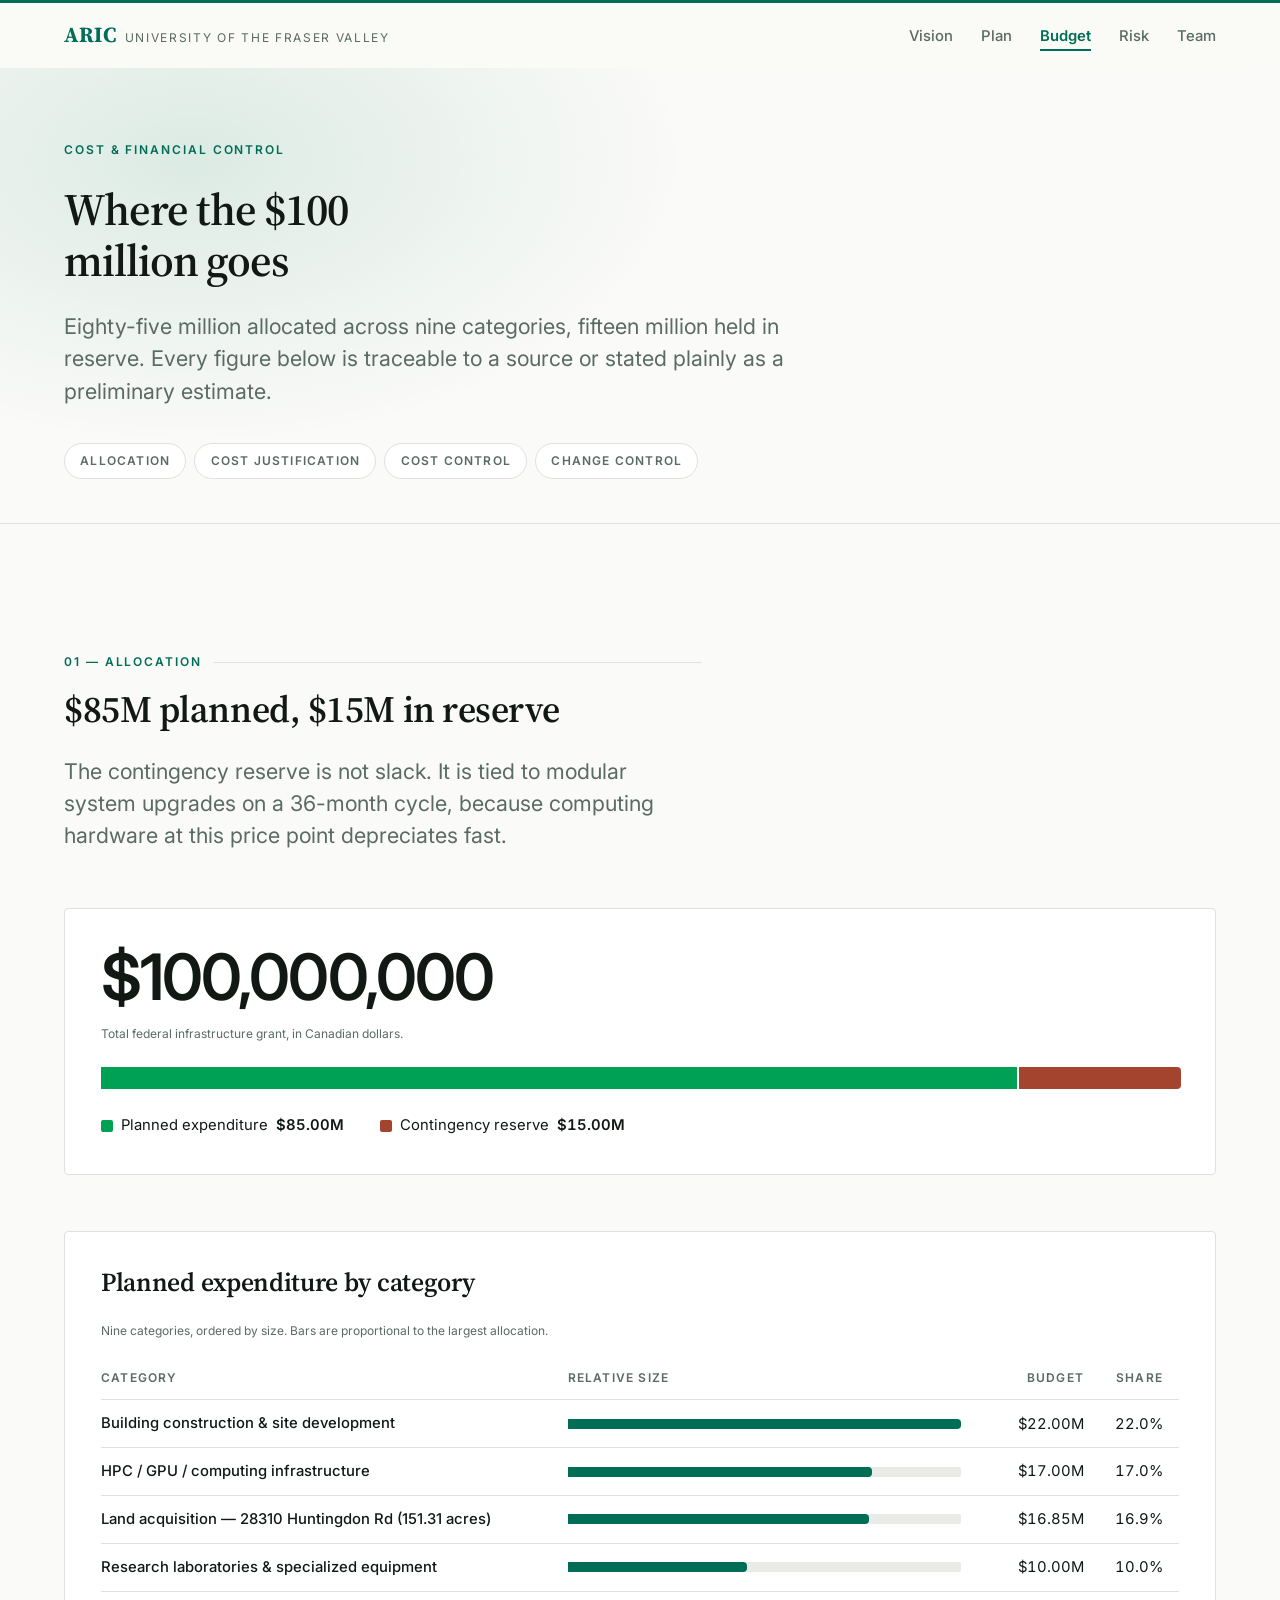
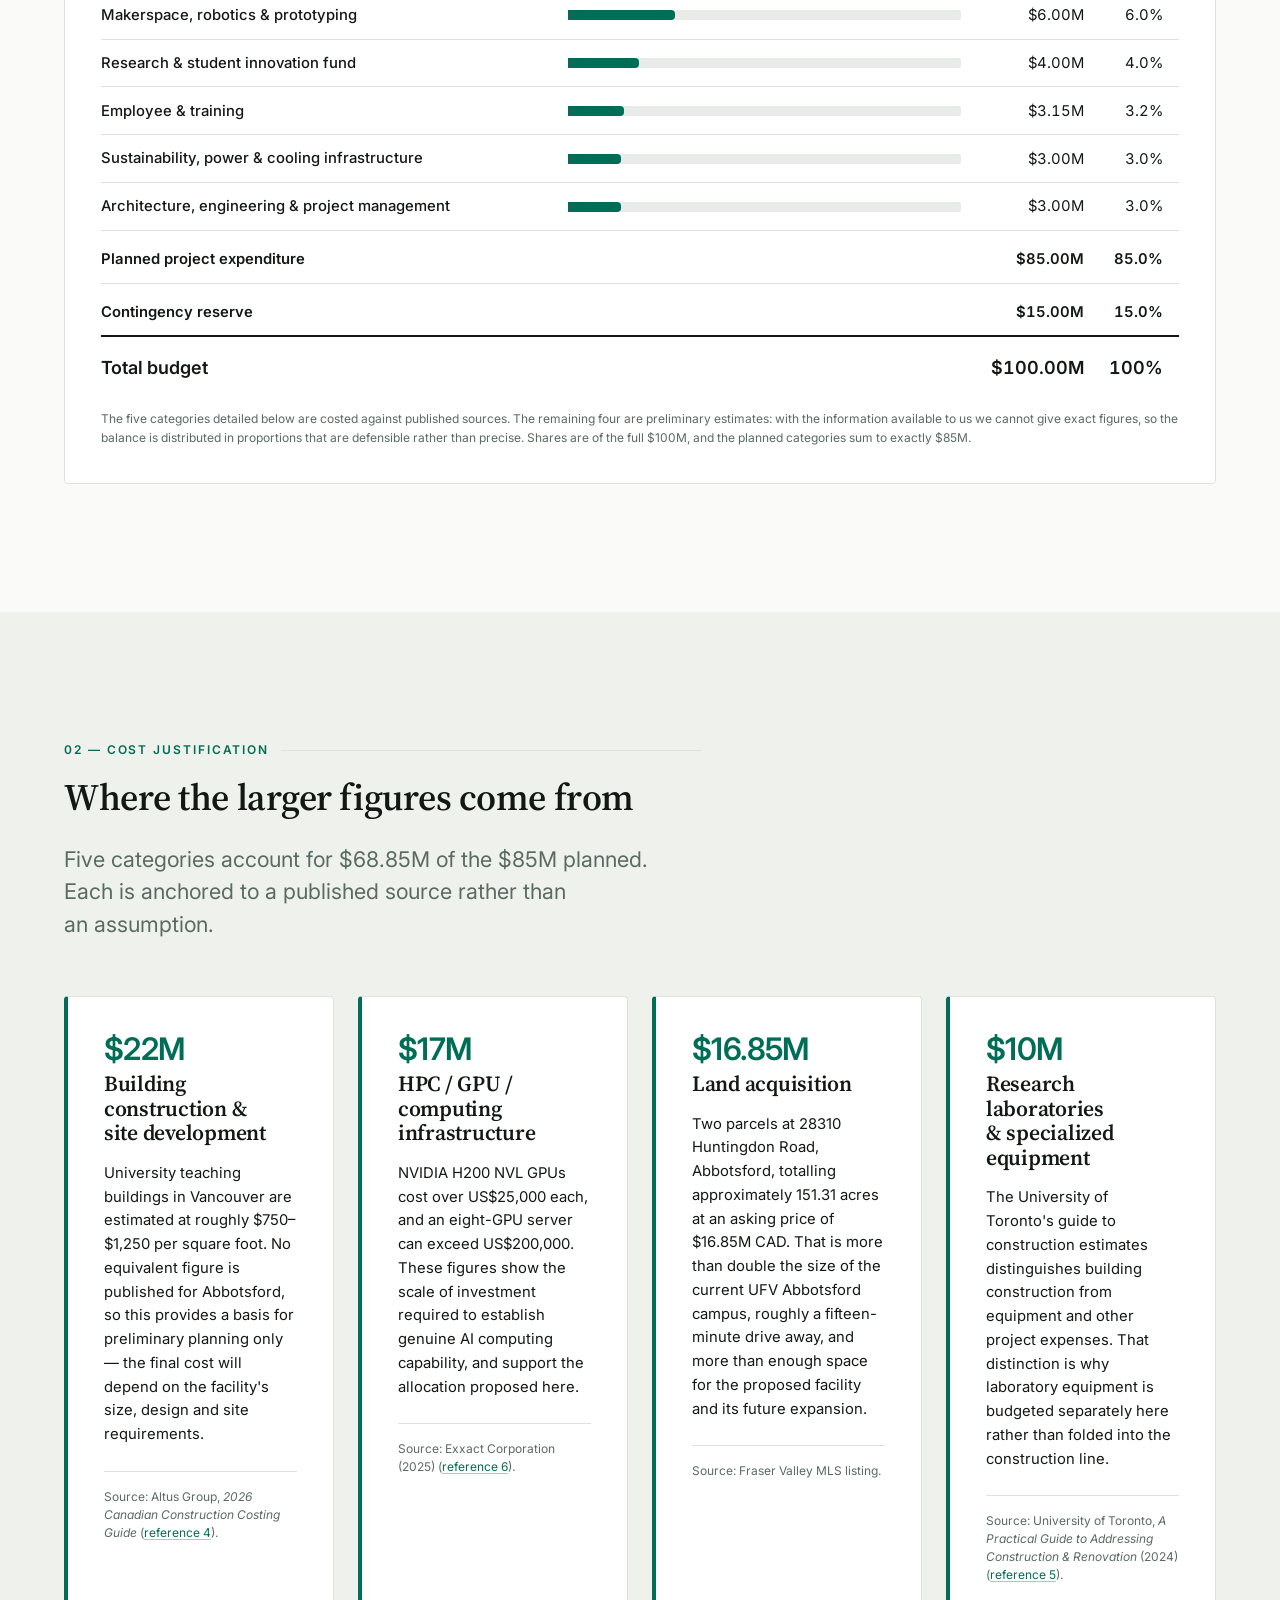
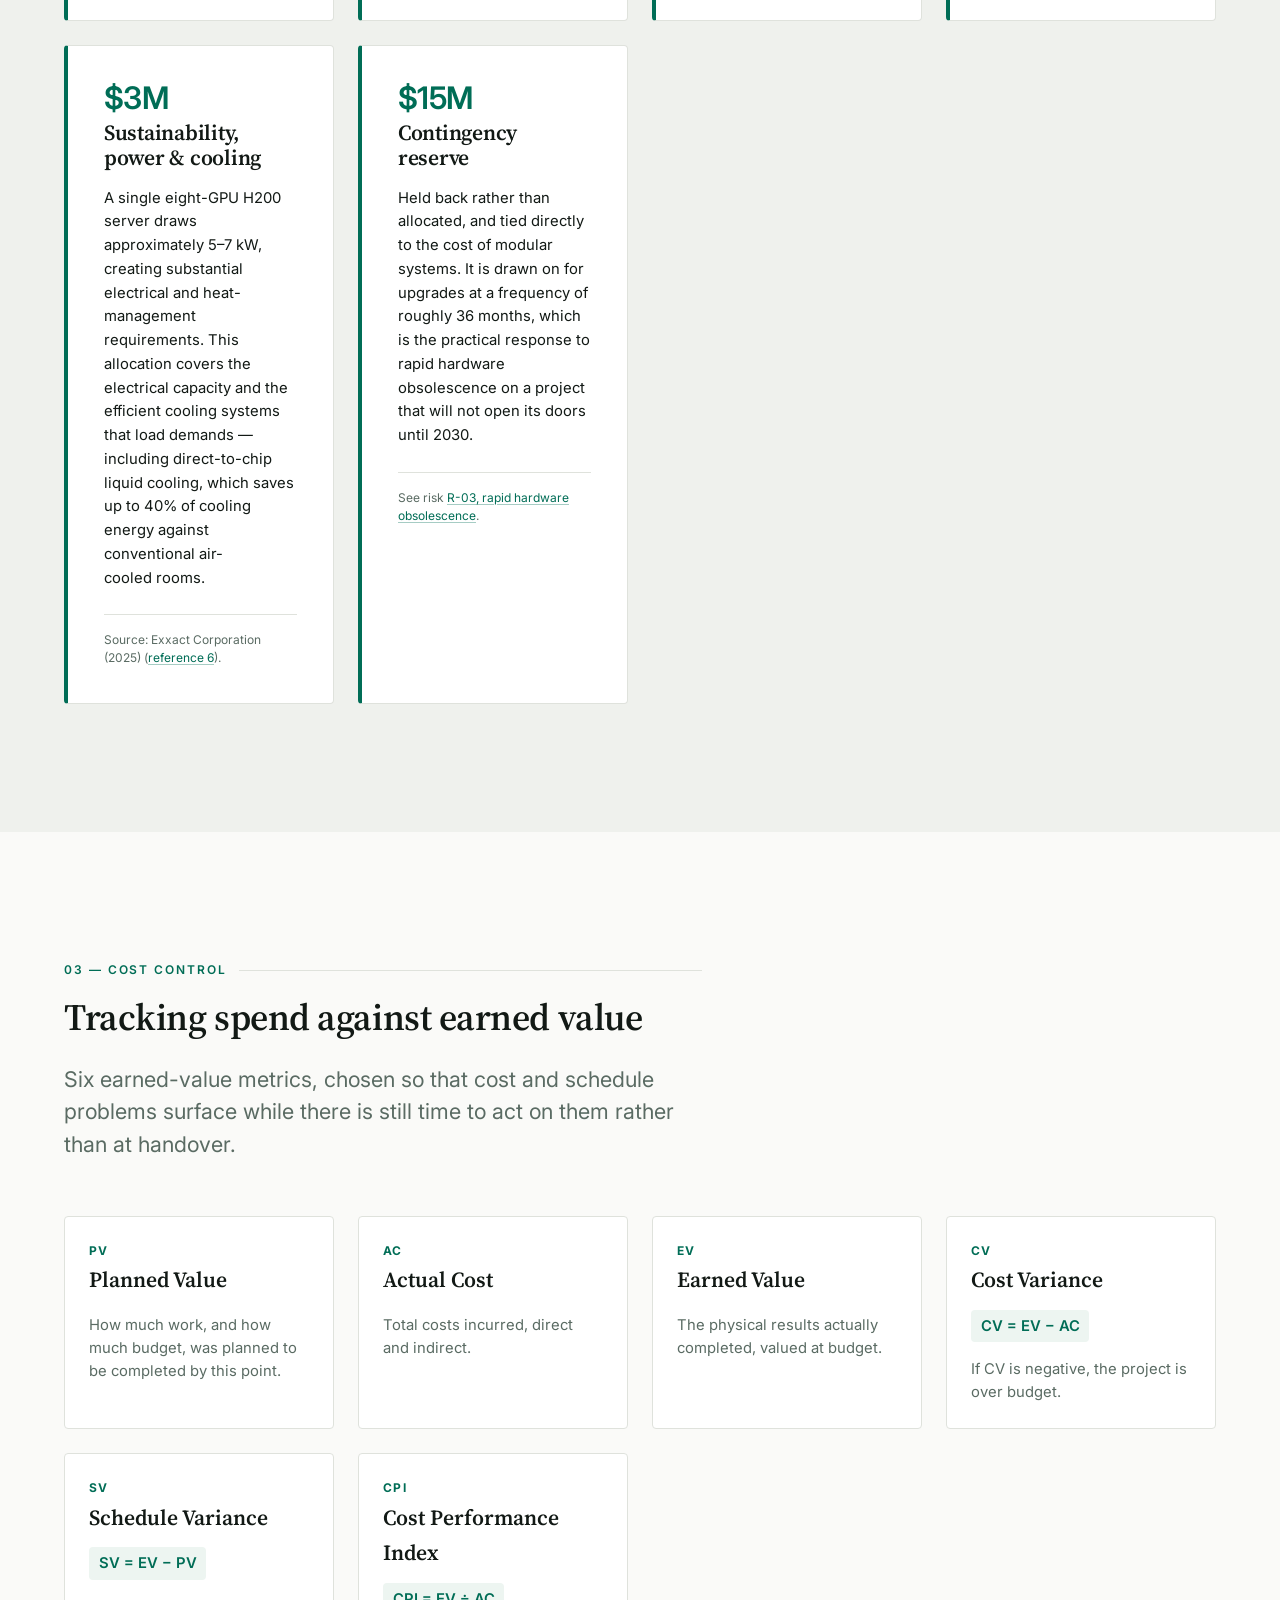
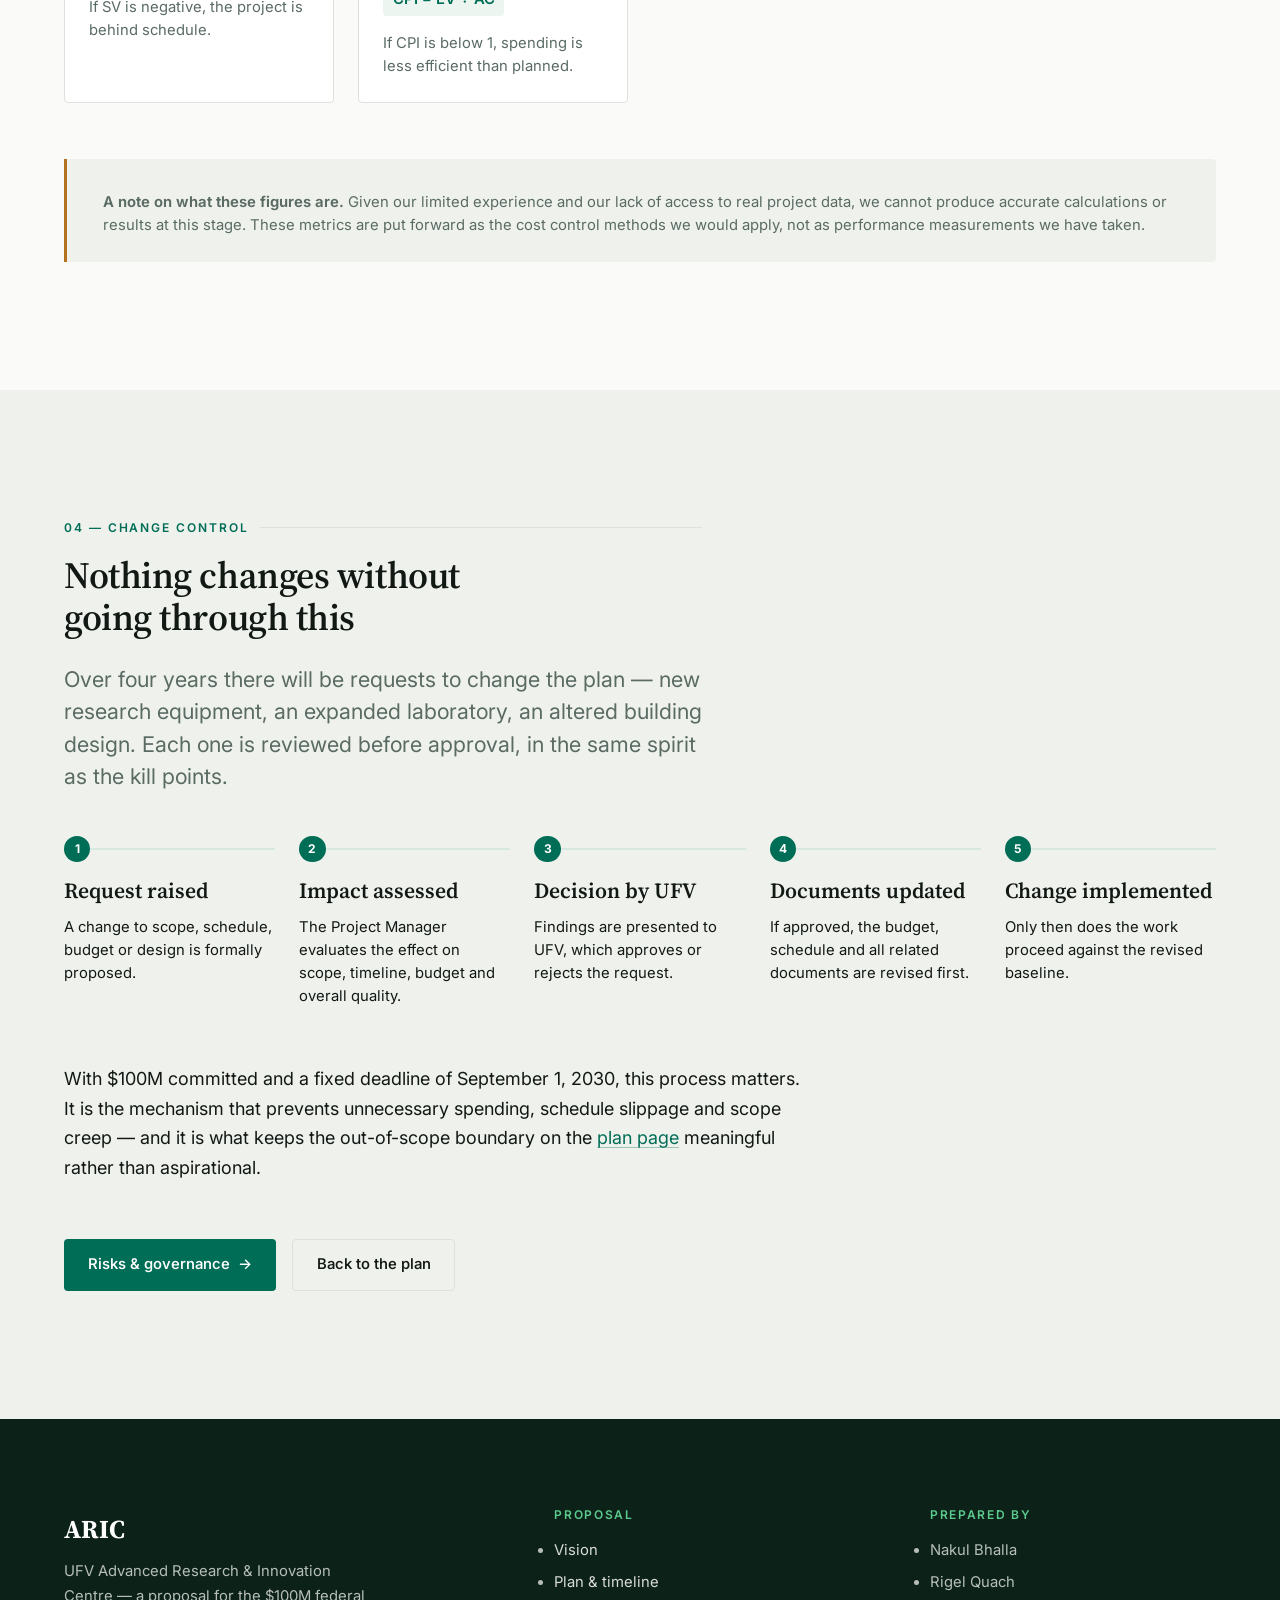
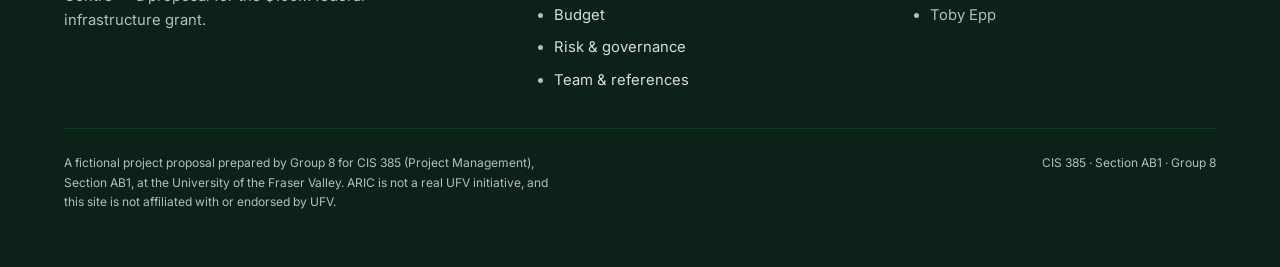
==== budget.html @ e78eecdd "Added budget, plan and risk pages" ====
<!DOCTYPE html>
<html lang="en" class="no-js">
<head>
<meta charset="utf-8">
<meta name="viewport" content="width=device-width, initial-scale=1">
<title>Budget &amp; Cost Control — ARIC, UFV Advanced Research &amp; Innovation Centre</title>
<meta name="description" content="How the $100M is allocated across the UFV Advanced Research &amp; Innovation Centre, with sourced cost justifications, earned-value cost control and the change control process.">
<meta name="theme-color" content="#006D56">

<meta property="og:type" content="website">
<meta property="og:title" content="Budget &amp; Cost Control — ARIC">
<meta property="og:description" content="$85M allocated, $15M held in contingency. Where every dollar goes.">

<link rel="preconnect" href="https://fonts.googleapis.com">
<link rel="preconnect" href="https://fonts.gstatic.com" crossorigin>
<link rel="stylesheet" href="https://fonts.googleapis.com/css2?family=Inter:wght@400;500;600;700&family=Source+Serif+4:opsz,wght@8..60,600;8..60,700&display=swap">
<link rel="stylesheet" href="assets/css/site.css">
</head>

<body>
<a class="skip-link" href="#main">Skip to content</a>

<header class="site-nav">
  <div class="wrap site-nav__inner">
    <a class="site-nav__brand" href="index.html">
      <span class="site-nav__mark">ARIC</span>
      <span class="site-nav__sub">University of the Fraser Valley</span>
    </a>
    <nav aria-label="Primary">
      <ul class="site-nav__links">
        <li><a href="index.html">Vision</a></li>
        <li><a href="plan.html">Plan</a></li>
        <li><a href="budget.html" aria-current="page">Budget</a></li>
        <li><a href="risk.html">Risk</a></li>
        <li><a href="team.html">Team</a></li>
      </ul>
    </nav>
  </div>
</header>

<main id="main">

  <!-- Page head ========================================================= -->
  <section class="page-head">
    <div class="wrap">
      <p class="hero__eyebrow reveal">Cost &amp; Financial Control</p>
      <h1 class="page-head__title reveal" data-delay="1">Where the $100 million goes</h1>
      <p class="page-head__lede reveal" data-delay="2">
        Eighty-five million allocated across nine categories, fifteen million held in reserve.
        Every figure below is traceable to a source or stated plainly as a preliminary estimate.
      </p>

      <nav class="subnav reveal" data-delay="3" aria-label="On this page">
        <a href="#allocation">Allocation</a>
        <a href="#justification">Cost justification</a>
        <a href="#cost-control">Cost control</a>
        <a href="#change-control">Change control</a>
      </nav>
    </div>
  </section>

  <!-- 01 Allocation ===================================================== -->
  <section class="section" id="allocation">
    <div class="wrap">
      <div class="sec-head reveal">
        <p class="eyebrow"><span>01 &mdash; Allocation</span></p>
        <h2>$85M planned, $15M in reserve</h2>
        <p class="sec-lede">
          The contingency reserve is not slack. It is tied to modular system upgrades on a
          36-month cycle, because computing hardware at this price point depreciates fast.
        </p>
      </div>

      <div class="panel reveal">
        <p class="figure-hero">$100,000,000</p>
        <p class="budget-table__note mb-m">Total federal infrastructure grant, in Canadian dollars.</p>

        <div class="alloc">
          <div class="alloc__bar" role="img"
               aria-label="Allocation bar: $85 million planned expenditure, 85 percent; $15 million contingency reserve, 15 percent.">
            <span class="alloc__seg alloc__seg--planned" style="--pct:85"></span>
            <span class="alloc__seg alloc__seg--reserve" style="--pct:15"></span>
          </div>
          <ul class="alloc__legend">
            <li><span class="swatch swatch--planned" aria-hidden="true"></span> Planned expenditure <b>$85.00M</b></li>
            <li><span class="swatch swatch--reserve" aria-hidden="true"></span> Contingency reserve <b>$15.00M</b></li>
          </ul>
        </div>
      </div>

      <div class="panel reveal mt-xl">
        <h3 class="mb-m">Planned expenditure by category</h3>

        <table class="budget-table">
          <caption>
            Nine categories, ordered by size. Bars are proportional to the largest allocation.
          </caption>
          <thead>
            <tr>
              <th scope="col">Category</th>
              <th scope="col" class="budget-table__bar">Relative size</th>
              <th scope="col" class="ta-r">Budget</th>
              <th scope="col" class="ta-r">Share</th>
            </tr>
          </thead>
          <tbody>
            <tr>
              <th scope="row">Building construction &amp; site development</th>
              <td class="budget-table__bar"><span class="bar-track"><span class="bar-fill" style="--pct:100"></span></span></td>
              <td class="ta-r">$22.00M</td>
              <td class="ta-r">22.0%</td>
            </tr>
            <tr>
              <th scope="row">HPC / GPU / computing infrastructure</th>
              <td class="budget-table__bar"><span class="bar-track"><span class="bar-fill" style="--pct:77.3"></span></span></td>
              <td class="ta-r">$17.00M</td>
              <td class="ta-r">17.0%</td>
            </tr>
            <tr>
              <th scope="row">Land acquisition &mdash; 28310 Huntingdon Rd (151.31 acres)</th>
              <td class="budget-table__bar"><span class="bar-track"><span class="bar-fill" style="--pct:76.6"></span></span></td>
              <td class="ta-r">$16.85M</td>
              <td class="ta-r">16.9%</td>
            </tr>
            <tr>
              <th scope="row">Research laboratories &amp; specialized equipment</th>
              <td class="budget-table__bar"><span class="bar-track"><span class="bar-fill" style="--pct:45.5"></span></span></td>
              <td class="ta-r">$10.00M</td>
              <td class="ta-r">10.0%</td>
            </tr>
            <tr>
              <th scope="row">Makerspace, robotics &amp; prototyping</th>
              <td class="budget-table__bar"><span class="bar-track"><span class="bar-fill" style="--pct:27.3"></span></span></td>
              <td class="ta-r">$6.00M</td>
              <td class="ta-r">6.0%</td>
            </tr>
            <tr>
              <th scope="row">Research &amp; student innovation fund</th>
              <td class="budget-table__bar"><span class="bar-track"><span class="bar-fill" style="--pct:18.2"></span></span></td>
              <td class="ta-r">$4.00M</td>
              <td class="ta-r">4.0%</td>
            </tr>
            <tr>
              <th scope="row">Employee &amp; training</th>
              <td class="budget-table__bar"><span class="bar-track"><span class="bar-fill" style="--pct:14.3"></span></span></td>
              <td class="ta-r">$3.15M</td>
              <td class="ta-r">3.2%</td>
            </tr>
            <tr>
              <th scope="row">Sustainability, power &amp; cooling infrastructure</th>
              <td class="budget-table__bar"><span class="bar-track"><span class="bar-fill" style="--pct:13.6"></span></span></td>
              <td class="ta-r">$3.00M</td>
              <td class="ta-r">3.0%</td>
            </tr>
            <tr>
              <th scope="row">Architecture, engineering &amp; project management</th>
              <td class="budget-table__bar"><span class="bar-track"><span class="bar-fill" style="--pct:13.6"></span></span></td>
              <td class="ta-r">$3.00M</td>
              <td class="ta-r">3.0%</td>
            </tr>
          </tbody>
          <tfoot>
            <tr>
              <th scope="row">Planned project expenditure</th>
              <td class="budget-table__bar"></td>
              <td class="ta-r">$85.00M</td>
              <td class="ta-r">85.0%</td>
            </tr>
            <tr>
              <th scope="row">Contingency reserve</th>
              <td class="budget-table__bar"></td>
              <td class="ta-r">$15.00M</td>
              <td class="ta-r">15.0%</td>
            </tr>
            <tr class="is-total">
              <th scope="row">Total budget</th>
              <td class="budget-table__bar"></td>
              <td class="ta-r">$100.00M</td>
              <td class="ta-r">100%</td>
            </tr>
          </tfoot>
        </table>

        <p class="budget-table__note">
          The five categories detailed below are costed against published sources. The remaining
          four are preliminary estimates: with the information available to us we cannot give exact
          figures, so the balance is distributed in proportions that are defensible rather than
          precise. Shares are of the full $100M, and the planned categories sum to exactly $85M.
        </p>
      </div>
    </div>
  </section>

  <!-- 02 Cost justification ============================================= -->
  <section class="section section--tint" id="justification">
    <div class="wrap">
      <div class="sec-head reveal">
        <p class="eyebrow"><span>02 &mdash; Cost Justification</span></p>
        <h2>Where the larger figures come from</h2>
        <p class="sec-lede">
          Five categories account for $68.85M of the $85M planned. Each is anchored to a published
          source rather than an assumption.
        </p>
      </div>

      <div class="wbs-grid">
        <article class="panel cost-card reveal">
          <p class="cost-card__amount">$22M</p>
          <h3 class="cost-card__title">Building construction &amp; site development</h3>
          <p class="cost-card__body">
            University teaching buildings in Vancouver are estimated at roughly $750&ndash;$1,250
            per square foot. No equivalent figure is published for Abbotsford, so this provides a
            basis for preliminary planning only &mdash; the final cost will depend on the
            facility's size, design and site requirements.
          </p>
          <small class="cost-card__source">
            Source: Altus Group, <cite>2026 Canadian Construction Costing Guide</cite>
            (<a href="team.html#references">reference 4</a>).
          </small>
        </article>

        <article class="panel cost-card reveal" data-delay="1">
          <p class="cost-card__amount">$17M</p>
          <h3 class="cost-card__title">HPC / GPU / computing infrastructure</h3>
          <p class="cost-card__body">
            NVIDIA H200 NVL GPUs cost over US$25,000 each, and an eight-GPU server can exceed
            US$200,000. These figures show the scale of investment required to establish genuine
            AI computing capability, and support the allocation proposed here.
          </p>
          <small class="cost-card__source">
            Source: Exxact Corporation (2025)
            (<a href="team.html#references">reference 6</a>).
          </small>
        </article>

        <article class="panel cost-card reveal" data-delay="2">
          <p class="cost-card__amount">$16.85M</p>
          <h3 class="cost-card__title">Land acquisition</h3>
          <p class="cost-card__body">
            Two parcels at 28310 Huntingdon Road, Abbotsford, totalling approximately 151.31 acres
            at an asking price of $16.85M CAD. That is more than double the size of the current UFV
            Abbotsford campus, roughly a fifteen-minute drive away, and more than enough space for
            the proposed facility and its future expansion.
          </p>
          <small class="cost-card__source">
            Source: Fraser Valley MLS listing.
          </small>
        </article>

        <article class="panel cost-card reveal">
          <p class="cost-card__amount">$10M</p>
          <h3 class="cost-card__title">Research laboratories &amp; specialized equipment</h3>
          <p class="cost-card__body">
            The University of Toronto's guide to construction estimates distinguishes building
            construction from equipment and other project expenses. That distinction is why
            laboratory equipment is budgeted separately here rather than folded into the
            construction line.
          </p>
          <small class="cost-card__source">
            Source: University of Toronto,
            <cite>A Practical Guide to Addressing Construction &amp; Renovation</cite> (2024)
            (<a href="team.html#references">reference 5</a>).
          </small>
        </article>

        <article class="panel cost-card reveal" data-delay="1">
          <p class="cost-card__amount">$3M</p>
          <h3 class="cost-card__title">Sustainability, power &amp; cooling</h3>
          <p class="cost-card__body">
            A single eight-GPU H200 server draws approximately 5&ndash;7&nbsp;kW, creating
            substantial electrical and heat-management requirements. This allocation covers the
            electrical capacity and the efficient cooling systems that load demands &mdash;
            including direct-to-chip liquid cooling, which saves up to 40% of cooling energy
            against conventional air-cooled rooms.
          </p>
          <small class="cost-card__source">
            Source: Exxact Corporation (2025)
            (<a href="team.html#references">reference 6</a>).
          </small>
        </article>

        <article class="panel cost-card reveal" data-delay="2">
          <p class="cost-card__amount">$15M</p>
          <h3 class="cost-card__title">Contingency reserve</h3>
          <p class="cost-card__body">
            Held back rather than allocated, and tied directly to the cost of modular systems. It
            is drawn on for upgrades at a frequency of roughly 36 months, which is the practical
            response to rapid hardware obsolescence on a project that will not open its doors
            until 2030.
          </p>
          <small class="cost-card__source">
            See risk <a href="risk.html">R-03, rapid hardware obsolescence</a>.
          </small>
        </article>
      </div>
    </div>
  </section>

  <!-- 03 Cost control =================================================== -->
  <section class="section" id="cost-control">
    <div class="wrap">
      <div class="sec-head reveal">
        <p class="eyebrow"><span>03 &mdash; Cost Control</span></p>
        <h2>Tracking spend against earned value</h2>
        <p class="sec-lede">
          Six earned-value metrics, chosen so that cost and schedule problems surface while there
          is still time to act on them rather than at handover.
        </p>
      </div>

      <div class="metric-grid">
        <div class="metric reveal">
          <p class="metric__abbr">PV</p>
          <p class="metric__name">Planned Value</p>
          <p class="metric__reads">How much work, and how much budget, was planned to be completed by this point.</p>
        </div>

        <div class="metric reveal" data-delay="1">
          <p class="metric__abbr">AC</p>
          <p class="metric__name">Actual Cost</p>
          <p class="metric__reads">Total costs incurred, direct and indirect.</p>
        </div>

        <div class="metric reveal" data-delay="2">
          <p class="metric__abbr">EV</p>
          <p class="metric__name">Earned Value</p>
          <p class="metric__reads">The physical results actually completed, valued at budget.</p>
        </div>

        <div class="metric reveal">
          <p class="metric__abbr">CV</p>
          <p class="metric__name">Cost Variance</p>
          <p class="metric__formula">CV = EV &minus; AC</p>
          <p class="metric__reads">If CV is negative, the project is over budget.</p>
        </div>

        <div class="metric reveal" data-delay="1">
          <p class="metric__abbr">SV</p>
          <p class="metric__name">Schedule Variance</p>
          <p class="metric__formula">SV = EV &minus; PV</p>
          <p class="metric__reads">If SV is negative, the project is behind schedule.</p>
        </div>

        <div class="metric reveal" data-delay="2">
          <p class="metric__abbr">CPI</p>
          <p class="metric__name">Cost Performance Index</p>
          <p class="metric__formula">CPI = EV &divide; AC</p>
          <p class="metric__reads">If CPI is below 1, spending is less efficient than planned.</p>
        </div>
      </div>

      <aside class="callout reveal mt-xl">
        <p class="callout__text">
          <strong>A note on what these figures are.</strong> Given our limited experience and our
          lack of access to real project data, we cannot produce accurate calculations or results
          at this stage. These metrics are put forward as the cost control methods we would apply,
          not as performance measurements we have taken.
        </p>
      </aside>
    </div>
  </section>

  <!-- 04 Change control ================================================= -->
  <section class="section section--tint" id="change-control">
    <div class="wrap">
      <div class="sec-head reveal">
        <p class="eyebrow"><span>04 &mdash; Change Control</span></p>
        <h2>Nothing changes without going through this</h2>
        <p class="sec-lede">
          Over four years there will be requests to change the plan &mdash; new research equipment,
          an expanded laboratory, an altered building design. Each one is reviewed before approval,
          in the same spirit as the kill points.
        </p>
      </div>

      <ol class="steps reveal">
        <li>
          <b>Request raised</b>
          A change to scope, schedule, budget or design is formally proposed.
        </li>
        <li>
          <b>Impact assessed</b>
          The Project Manager evaluates the effect on scope, timeline, budget and overall quality.
        </li>
        <li>
          <b>Decision by UFV</b>
          Findings are presented to UFV, which approves or rejects the request.
        </li>
        <li>
          <b>Documents updated</b>
          If approved, the budget, schedule and all related documents are revised first.
        </li>
        <li>
          <b>Change implemented</b>
          Only then does the work proceed against the revised baseline.
        </li>
      </ol>

      <div class="prose reveal mt-xl">
        <p>
          With $100M committed and a fixed deadline of September 1, 2030, this process matters.
          It is the mechanism that prevents unnecessary spending, schedule slippage and scope
          creep &mdash; and it is what keeps the out-of-scope boundary on the
          <a href="plan.html#scope">plan page</a> meaningful rather than aspirational.
        </p>
      </div>

      <div class="actions reveal">
        <a class="btn btn--primary" href="risk.html">
          Risks &amp; governance <span class="btn__arrow" aria-hidden="true">&rarr;</span>
        </a>
        <a class="btn btn--ghost" href="plan.html">Back to the plan</a>
      </div>
    </div>
  </section>

</main>

<!-- Footer ============================================================== -->
<footer class="site-footer">
  <div class="wrap">
    <div class="site-footer__top">
      <div>
        <p class="site-footer__mark">ARIC</p>
        <p class="site-footer__tagline">
          UFV Advanced Research &amp; Innovation Centre &mdash; a proposal for the
          $100M federal infrastructure grant.
        </p>
      </div>

      <nav aria-label="Footer">
        <h2>Proposal</h2>
        <ul>
          <li><a href="index.html">Vision</a></li>
          <li><a href="plan.html">Plan &amp; timeline</a></li>
          <li><a href="budget.html">Budget</a></li>
          <li><a href="risk.html">Risk &amp; governance</a></li>
          <li><a href="team.html">Team &amp; references</a></li>
        </ul>
      </nav>

      <div>
        <h2>Prepared by</h2>
        <ul>
          <li>Nakul Bhalla</li>
          <li>Rigel Quach</li>
          <li>Toby Epp</li>
        </ul>
      </div>
    </div>

    <div class="site-footer__bottom">
      <p class="site-footer__disclaimer">
        A fictional project proposal prepared by Group 8 for CIS 385 (Project Management),
        Section AB1, at the University of the Fraser Valley. ARIC is not a real UFV initiative,
        and this site is not affiliated with or endorsed by UFV.
      </p>
      <p>CIS 385 &middot; Section AB1 &middot; Group 8</p>
    </div>
  </div>
</footer>

<script src="assets/js/site.js" defer></script>
</body>
</html>
---- assets/css/site.css ----
/* ==========================================================================
   ARIC — UFV Advanced Research & Innovation Centre
   Proposal site stylesheet

   Contents
     01  Design tokens
     02  Reset
     03  Base typography
     04  Layout primitives
     05  Site nav
     06  Hero
     07  Stat band
     08  Section headers
     09  Cards & numbered features
     10  Callouts & figures
     11  Mini timeline
     12  Interior pages: head, subnav, scope, WBS, kill points, charts
     13  Buttons
     14  Footer
     15  Utilities & motion
     16  Print
   ========================================================================== */


/* 01  Design tokens ======================================================= */

:root {
  /* Brand green — built on UFV's own palette.
     #006D56 (upper navbar) and #17382B (lower navbar / buttons) are UFV's;
     #00A055 is their brighter graphic green. The rest are interpolated to
     fill out the ramp and to meet contrast where UFV's values fall short. */
  --green-950: #0C2219;   /* deeper than UFV dark — footer */
  --green-900: #17382B;   /* UFV dark — dark sections, stat band */
  --green-800: #006D56;   /* UFV primary — links, buttons, brand */
  --green-600: #007A54;   /* hover/fill (darkened: #00A055 fails on white) */
  --green-400: #00A055;   /* UFV bright — decorative fills only */
  --green-300: #5CC98E;   /* small text on dark greens */
  --green-100: #D6E8DF;
  --green-050: #EDF5F1;

  /* Neutrals — very slightly green-neutral so they sit with the teal ramp */
  --ink:       #121915;
  --slate:     #5A6B63;
  --paper:     #FAFAF8;
  --paper-alt: #EFF1ED;
  --rule:      #DFE2DC;

  /* Data accent — large figures and chart fills only, never small text */
  --amber:       #B4721E;
  --amber-light: #E3B26B;

  /* Negative accent — exclusions, "no-go" outcomes, high severity */
  --clay:       #A4432E;
  --clay-light: #E8B4A6;

  /* Type */
  --font-serif: "Source Serif 4", "Source Serif Pro", Georgia, "Times New Roman", serif;
  --font-sans:  "Inter", -apple-system, BlinkMacSystemFont, "Segoe UI", Roboto, Helvetica, Arial, sans-serif;

  /* Fluid type scale (320px → 1240px) */
  --step--2:   clamp(0.69rem, 0.67rem + 0.11vw, 0.75rem);
  --step--1:   clamp(0.83rem, 0.80rem + 0.16vw, 0.9375rem);
  --step-0:    clamp(1rem,    0.96rem + 0.22vw, 1.125rem);
  --step-1:    clamp(1.20rem, 1.14rem + 0.31vw, 1.35rem);
  --step-2:    clamp(1.44rem, 1.35rem + 0.44vw, 1.62rem);
  --step-3:    clamp(1.73rem, 1.60rem + 0.62vw, 1.94rem);
  --step-4:    clamp(2.07rem, 1.90rem + 0.86vw, 2.33rem);
  --step-5:    clamp(2.49rem, 2.25rem + 1.18vw, 2.80rem);
  --display:   clamp(2.4rem,  1.60rem + 3.40vw, 4.25rem);

  /* Space scale */
  --sp-3xs: 0.25rem;
  --sp-2xs: 0.5rem;
  --sp-xs:  0.75rem;
  --sp-s:   1rem;
  --sp-m:   1.5rem;
  --sp-l:   2.25rem;
  --sp-xl:  3.5rem;
  --sp-2xl: clamp(3.5rem, 2.8rem + 3.5vw, 6rem);
  --sp-3xl: clamp(5rem,   4rem   + 5vw,   8rem);

  /* Measure & layout */
  --measure:   68ch;
  --wrap:      72rem;
  --wrap-wide: 84rem;
  --nav-h:     4rem;

  --radius: 4px;
  --shadow-sm: 0 1px 2px rgba(20, 26, 30, 0.06), 0 2px 8px rgba(20, 26, 30, 0.04);
  --shadow-md: 0 2px 4px rgba(20, 26, 30, 0.06), 0 8px 24px rgba(20, 26, 30, 0.07);

  --ease: cubic-bezier(0.22, 0.61, 0.36, 1);
}


/* 02  Reset =============================================================== */

*, *::before, *::after { box-sizing: border-box; }

html {
  -webkit-text-size-adjust: 100%;
  scroll-behavior: smooth;
}

body, h1, h2, h3, h4, p, figure, blockquote, dl, dd, ul, ol {
  margin: 0;
  padding: 0;
}

ul[class], ol[class] { list-style: none; }

img, svg, picture {
  display: block;
  max-width: 100%;
  height: auto;
}

button, input, select, textarea { font: inherit; color: inherit; }

:where(a) { color: inherit; }

:focus-visible {
  outline: 2px solid var(--green-600);
  outline-offset: 3px;
  border-radius: 2px;
}


/* 03  Base typography ===================================================== */

body {
  background: var(--paper);
  color: var(--ink);
  font-family: var(--font-sans);
  font-size: var(--step-0);
  line-height: 1.65;
  font-synthesis-weight: none;
  -webkit-font-smoothing: antialiased;
  text-rendering: optimizeLegibility;
  /* Thin brand rule across the very top of every page */
  border-top: 3px solid var(--green-800);
}

h1, h2, h3, h4 {
  font-family: var(--font-serif);
  font-weight: 600;
  line-height: 1.14;
  letter-spacing: -0.012em;
  text-wrap: balance;
}

h1 { font-size: var(--step-5); }
h2 { font-size: var(--step-4); }
h3 { font-size: var(--step-2); }
h4 { font-size: var(--step-1); }

p { text-wrap: pretty; }

a {
  color: var(--green-800);
  text-decoration-color: color-mix(in srgb, var(--green-800) 35%, transparent);
  text-underline-offset: 0.18em;
  text-decoration-thickness: from-font;
  transition: color 0.15s var(--ease), text-decoration-color 0.15s var(--ease);
}

a:hover {
  color: var(--green-600);
  text-decoration-color: currentColor;
}

strong { font-weight: 650; }

/* Tabular figures for anything numeric */
.num {
  font-variant-numeric: tabular-nums;
  letter-spacing: -0.015em;
}


/* 04  Layout primitives =================================================== */

.wrap {
  width: min(100% - 2.5rem, var(--wrap));
  margin-inline: auto;
}

.wrap--wide { width: min(100% - 2.5rem, var(--wrap-wide)); }
.wrap--narrow { width: min(100% - 2.5rem, 46rem); }

.section {
  padding-block: var(--sp-3xl);
  scroll-margin-top: calc(var(--nav-h) + 1rem);
}

.section--tight { padding-block: var(--sp-2xl); }
.section--tint  { background: var(--paper-alt); }

.section--dark {
  background: var(--green-900);
  color: var(--paper);
}

.section--dark h2,
.section--dark h3 { color: #fff; }

.section--dark a { color: var(--green-100); }
.section--dark a:hover { color: #fff; }

.prose { max-width: var(--measure); }

.prose > * + * { margin-top: var(--sp-s); }

.prose p { font-size: var(--step-0); }

/* Two-column prose/aside split that collapses on narrow screens */
.split {
  display: grid;
  gap: var(--sp-xl);
  grid-template-columns: 1fr;
  align-items: start;
}

@media (min-width: 60rem) {
  .split { grid-template-columns: 1.15fr 0.85fr; gap: var(--sp-2xl); }
  .split--even { grid-template-columns: 1fr 1fr; }
}

.hr {
  border: 0;
  border-top: 1px solid var(--rule);
  margin-block: var(--sp-xl);
}


/* 05  Site nav ============================================================ */

.skip-link {
  position: absolute;
  left: var(--sp-s);
  top: var(--sp-s);
  z-index: 100;
  padding: 0.6rem 1rem;
  background: var(--green-800);
  color: #fff;
  border-radius: var(--radius);
  text-decoration: none;
  transform: translateY(-150%);
  transition: transform 0.18s var(--ease);
}

.skip-link:focus { transform: translateY(0); color: #fff; }

.site-nav {
  position: sticky;
  top: 0;
  z-index: 50;
  background: color-mix(in srgb, var(--paper) 88%, transparent);
  backdrop-filter: saturate(1.6) blur(10px);
  border-bottom: 1px solid transparent;
  transition: border-color 0.2s var(--ease), box-shadow 0.2s var(--ease);
}

.site-nav[data-scrolled="true"] {
  border-bottom-color: var(--rule);
  box-shadow: var(--shadow-sm);
}

.site-nav__inner {
  display: flex;
  align-items: center;
  justify-content: space-between;
  gap: var(--sp-m);
  min-height: var(--nav-h);
}

.site-nav__brand {
  display: inline-flex;
  align-items: baseline;
  gap: 0.55rem;
  text-decoration: none;
  flex: none;
}

.site-nav__mark {
  font-family: var(--font-serif);
  font-size: var(--step-1);
  font-weight: 700;
  letter-spacing: 0.01em;
  color: var(--green-800);
}

.site-nav__sub {
  font-size: var(--step--2);
  text-transform: uppercase;
  letter-spacing: 0.14em;
  color: var(--slate);
  white-space: nowrap;
}

@media (max-width: 34rem) { .site-nav__sub { display: none; } }

.site-nav__links {
  display: flex;
  align-items: center;
  gap: clamp(0.75rem, 2.2vw, 1.75rem);
  /* No hamburger: the list simply scrolls horizontally when cramped */
  overflow-x: auto;
  scrollbar-width: none;
  -ms-overflow-style: none;
  padding-block: 0.5rem;
}

.site-nav__links::-webkit-scrollbar { display: none; }

.site-nav__links a {
  font-size: var(--step--1);
  font-weight: 500;
  text-decoration: none;
  color: var(--slate);
  white-space: nowrap;
  padding-block: 0.25rem;
  border-bottom: 2px solid transparent;
}

.site-nav__links a:hover { color: var(--ink); }

.site-nav__links a[aria-current="page"] {
  color: var(--green-800);
  font-weight: 600;
  border-bottom-color: var(--green-800);
}


/* 06  Hero ================================================================ */

/* Height is capped so the stat band always peeks above the fold — that sliver
   of dark green is what tells a first-time visitor there is more below. */
.hero {
  position: relative;
  display: flex;
  flex-direction: column;
  justify-content: center;
  min-height: min(80vh, 44rem);
  min-height: min(80svh, 44rem);
  padding-block: clamp(2.5rem, 1.2rem + 5vw, 4.5rem) var(--sp-m);
  overflow: hidden;
}

/* Faint green wash behind the headline — adds depth without an image */
.hero::before {
  content: "";
  position: absolute;
  inset: -35% 35% 20% -25%;
  background: radial-gradient(ellipse at center, color-mix(in srgb, var(--green-600) 14%, transparent), transparent 68%);
  pointer-events: none;
  z-index: 0;
}

.hero > * { position: relative; z-index: 1; }

.hero__inner {
  display: grid;
  grid-template-columns: 1fr;
  gap: var(--sp-xl);
  align-items: center;
}

@media (min-width: 62rem) {
  .hero__inner {
    grid-template-columns: minmax(0, 1.2fr) minmax(18rem, 0.8fr);
    gap: var(--sp-2xl);
  }
}

.hero__content { min-width: 0; } /* keeps long words from blowing out the grid column */

.hero__eyebrow {
  font-size: var(--step--2);
  text-transform: uppercase;
  letter-spacing: 0.16em;
  font-weight: 600;
  color: var(--green-800);
  margin-bottom: var(--sp-m);
}

.hero__title {
  font-size: var(--display);
  line-height: 1.03;
  letter-spacing: -0.025em;
  max-width: 16ch;
}

.hero__rule {
  width: 5rem;
  height: 3px;
  background: var(--amber);
  border: 0;
  margin-block: var(--sp-l) var(--sp-m);
}

.hero__lede {
  font-size: var(--step-1);
  line-height: 1.5;
  max-width: 52ch;
  color: color-mix(in srgb, var(--ink) 88%, var(--paper));
}

/* Proposal summary panel — fills the right of the hero with the cover-sheet
   facts a real capital bid leads with, rather than with decoration. */
.spec {
  background: #fff;
  border: 1px solid var(--rule);
  border-top: 3px solid var(--green-800);
  border-radius: var(--radius);
  padding: var(--sp-l) var(--sp-m);
  box-shadow: var(--shadow-sm);
}

.spec__title {
  font-family: var(--font-sans);
  font-size: var(--step--2);
  font-weight: 600;
  text-transform: uppercase;
  letter-spacing: 0.16em;
  color: var(--green-800);
  margin-bottom: var(--sp-m);
}

.spec__list { display: grid; gap: 0; }

.spec__row {
  display: grid;
  grid-template-columns: 1fr;
  gap: 0.1rem;
  padding-block: var(--sp-xs);
  border-top: 1px solid var(--rule);
}

.spec__row:first-child { border-top: 0; padding-top: 0; }

@media (min-width: 26rem) {
  .spec__row {
    grid-template-columns: 7.5rem 1fr;
    gap: var(--sp-s);
    align-items: baseline;
  }
}

.spec__row dt {
  font-size: var(--step--2);
  text-transform: uppercase;
  letter-spacing: 0.1em;
  font-weight: 600;
  color: var(--slate);
}

.spec__row dd {
  margin: 0;
  font-size: var(--step--1);
  line-height: 1.45;
  font-weight: 500;
}

.spec__row dd .num { font-weight: 600; }

.spec__status {
  display: inline-flex;
  align-items: center;
  gap: 0.4rem;
}

.spec__status::before {
  content: "";
  width: 7px;
  height: 7px;
  border-radius: 50%;
  background: var(--green-400);
  flex: none;
}

/* Scroll cue — sits at the foot of the hero, pointing at the stat band */
.hero__cue {
  margin-top: var(--sp-xl);
  display: flex;
  align-items: center;
  gap: 0.6rem;
  font-size: var(--step--2);
  text-transform: uppercase;
  letter-spacing: 0.16em;
  font-weight: 600;
  color: var(--slate);
  text-decoration: none;
  width: max-content;
}

.hero__cue:hover { color: var(--green-800); }

.hero__cue span[aria-hidden] {
  display: inline-block;
  animation: cue-nudge 2.4s var(--ease) infinite;
}

@keyframes cue-nudge {
  0%, 100% { transform: translateY(0); }
  50%      { transform: translateY(4px); }
}

/* Button row — used in the hero and anywhere else a pair of CTAs appears */
.actions {
  display: flex;
  flex-wrap: wrap;
  gap: var(--sp-s);
  margin-top: var(--sp-xl);
}


/* 07  Stat band =========================================================== */

.statband {
  background: var(--green-900);
  color: var(--paper);
}

.statband__grid {
  display: grid;
  grid-template-columns: repeat(2, 1fr);
  gap: 1px;
  background: color-mix(in srgb, var(--green-300) 24%, transparent);
  border-block: 1px solid color-mix(in srgb, var(--green-300) 24%, transparent);
}

@media (min-width: 48rem) {
  .statband__grid { grid-template-columns: repeat(4, 1fr); }
}

.stat {
  background: var(--green-900);
  padding: var(--sp-l) var(--sp-m);
}

.stat__value {
  font-family: var(--font-serif);
  font-size: var(--step-4);
  font-weight: 600;
  line-height: 1.05;
  color: var(--amber-light);
}

.stat__label {
  margin-top: var(--sp-2xs);
  font-size: var(--step--1);
  color: color-mix(in srgb, var(--paper) 72%, var(--green-900));
  line-height: 1.4;
}


/* 08  Section headers ===================================================== */

.sec-head { max-width: 58ch; margin-bottom: var(--sp-xl); }

.eyebrow {
  display: flex;
  align-items: center;
  gap: var(--sp-xs);
  font-size: var(--step--2);
  text-transform: uppercase;
  letter-spacing: 0.16em;
  font-weight: 600;
  color: var(--green-800);
  margin-bottom: var(--sp-s);
}

.eyebrow::after {
  content: "";
  flex: 1;
  height: 1px;
  background: var(--rule);
}

/* --green-400 is only 3.8:1 on --green-900, so small text uses --green-300 */
.section--dark .eyebrow { color: var(--green-300); }
.section--dark .eyebrow::after { background: color-mix(in srgb, var(--green-300) 30%, transparent); }

.sec-lede {
  margin-top: var(--sp-m);
  font-size: var(--step-1);
  line-height: 1.5;
  color: var(--slate);
  max-width: 50ch;
}

.section--dark .sec-lede { color: color-mix(in srgb, var(--paper) 78%, var(--green-900)); }


/* 09  Cards & numbered features =========================================== */

.card-grid {
  display: grid;
  gap: var(--sp-m);
  grid-template-columns: 1fr;
}

@media (min-width: 46rem) { .card-grid--2 { grid-template-columns: repeat(2, 1fr); } }

@media (min-width: 56rem) {
  .card-grid--3 { grid-template-columns: repeat(3, 1fr); }
}

.card {
  background: var(--paper);
  border: 1px solid var(--rule);
  border-radius: var(--radius);
  padding: var(--sp-l);
  transition: box-shadow 0.25s var(--ease), transform 0.25s var(--ease), border-color 0.25s var(--ease);
}

.card:hover {
  box-shadow: var(--shadow-md);
  border-color: color-mix(in srgb, var(--green-600) 35%, var(--rule));
  transform: translateY(-2px);
}

.card__num {
  font-family: var(--font-serif);
  font-size: var(--step-1);
  font-weight: 700;
  color: var(--amber);
  font-variant-numeric: tabular-nums;
  display: block;
  margin-bottom: var(--sp-xs);
}

.card__title { margin-bottom: var(--sp-2xs); }

.card__body {
  font-size: var(--step--1);
  line-height: 1.6;
  color: var(--slate);
}

/* Borderless variant for dark sections */
.section--dark .card {
  background: color-mix(in srgb, var(--green-950) 55%, transparent);
  border-color: color-mix(in srgb, var(--green-400) 22%, transparent);
}

.section--dark .card:hover {
  border-color: color-mix(in srgb, var(--green-400) 45%, transparent);
}

.section--dark .card__body { color: color-mix(in srgb, var(--paper) 74%, var(--green-900)); }
.section--dark .card__num  { color: var(--amber-light); }


/* 10  Callouts & figures ================================================== */

.callout {
  border-left: 3px solid var(--amber);
  background: var(--paper-alt);
  padding: var(--sp-m) var(--sp-l);
  border-radius: 0 var(--radius) var(--radius) 0;
}

.callout__figure {
  font-family: var(--font-serif);
  font-size: var(--step-3);
  font-weight: 600;
  line-height: 1.15;
  color: var(--green-800);
  /* proportional figures — tabular-nums reads loose at display sizes */
}

.callout__text {
  margin-top: var(--sp-2xs);
  font-size: var(--step--1);
  line-height: 1.6;
  color: var(--slate);
}

.figure { margin: 0; }

.figure img {
  width: 100%;
  border-radius: var(--radius);
  border: 1px solid var(--rule);
}

.figure figcaption {
  margin-top: var(--sp-xs);
  font-size: var(--step--2);
  line-height: 1.5;
  color: var(--slate);
}

.figure figcaption cite { font-style: normal; }


/* 11  Mini timeline ======================================================= */

.timeline {
  display: grid;
  gap: var(--sp-m);
  grid-template-columns: 1fr;
  position: relative;
}

.timeline__item {
  position: relative;
  padding-left: var(--sp-l);
}

/* Vertical connector on small screens */
.timeline__item::before {
  content: "";
  position: absolute;
  left: 5px;
  top: 0.6rem;
  bottom: -1.5rem;
  width: 1px;
  background: color-mix(in srgb, var(--green-400) 45%, transparent);
}

.timeline__item:last-child::before { display: none; }

.timeline__dot {
  position: absolute;
  left: 0;
  top: 0.35rem;
  width: 11px;
  height: 11px;
  border-radius: 50%;
  background: var(--paper);
  border: 2px solid var(--green-600);
}

.timeline__item--gate .timeline__dot {
  background: var(--amber);
  border-color: var(--amber);
}

.timeline__when {
  font-size: var(--step--2);
  text-transform: uppercase;
  letter-spacing: 0.12em;
  font-weight: 600;
  color: var(--amber);
  font-variant-numeric: tabular-nums;
}

.timeline__what {
  font-family: var(--font-serif);
  font-size: var(--step-1);
  font-weight: 600;
  margin-top: 0.1rem;
}

.timeline__note {
  font-size: var(--step--1);
  color: var(--slate);
  margin-top: var(--sp-3xs);
  line-height: 1.55;
}

@media (min-width: 56rem) {
  .timeline {
    grid-template-columns: repeat(4, 1fr);
    gap: var(--sp-m);
    padding-top: var(--sp-m);
  }

  .timeline__item { padding-left: 0; padding-top: var(--sp-m); }

  /* Horizontal connector on wide screens */
  .timeline__item::before {
    left: 0;
    right: 0;
    top: 5px;
    bottom: auto;
    width: auto;
    height: 1px;
  }

  .timeline__item:last-child::before { display: block; right: 50%; }
  .timeline__item:first-child::before { left: 50%; }

  .timeline__dot { top: 0; left: calc(50% - 5.5px); }

  .timeline__item { text-align: center; }
}


/* 12  Interior pages ====================================================== */

/* --- Page head: the interior-page counterpart to the landing hero -------- */
.page-head {
  position: relative;
  padding-block: clamp(2.5rem, 1.5rem + 4vw, 4.5rem) clamp(1.75rem, 1.2rem + 2.5vw, 2.75rem);
  border-bottom: 1px solid var(--rule);
  overflow: hidden;
}

.page-head::before {
  content: "";
  position: absolute;
  inset: -45% 45% 15% -25%;
  background: radial-gradient(ellipse at center, color-mix(in srgb, var(--green-600) 12%, transparent), transparent 68%);
  pointer-events: none;
  z-index: 0;
}

.page-head > * { position: relative; z-index: 1; }

.page-head__title {
  font-size: var(--step-5);
  letter-spacing: -0.022em;
  max-width: 18ch;
}

.page-head__lede {
  margin-top: var(--sp-m);
  font-size: var(--step-1);
  line-height: 1.5;
  color: var(--slate);
  max-width: 58ch;
}

/* --- Jump-to chips ------------------------------------------------------- */
.subnav {
  display: flex;
  flex-wrap: wrap;
  gap: 0.5rem;
  margin-top: var(--sp-l);
}

.subnav a {
  font-size: var(--step--2);
  text-transform: uppercase;
  letter-spacing: 0.1em;
  font-weight: 600;
  padding: 0.45rem 0.95rem;
  border: 1px solid var(--rule);
  border-radius: 100px;
  background: #fff;
  color: var(--slate);
  text-decoration: none;
  transition: border-color 0.15s var(--ease), color 0.15s var(--ease), background 0.15s var(--ease);
}

.subnav a:hover {
  border-color: var(--green-600);
  color: var(--green-800);
  background: var(--green-050);
}

/* --- Objective statement ------------------------------------------------- */
.statement {
  background: var(--green-900);
  color: var(--paper);
  border-left: 4px solid var(--green-400);
  border-radius: 0 var(--radius) var(--radius) 0;
  padding: var(--sp-l) clamp(1.5rem, 1rem + 2.5vw, 3rem);
}

.statement__label {
  font-size: var(--step--2);
  text-transform: uppercase;
  letter-spacing: 0.16em;
  font-weight: 600;
  color: var(--green-300);
  margin-bottom: var(--sp-s);
}

.statement__text {
  font-family: var(--font-serif);
  font-size: var(--step-2);
  font-weight: 600;
  line-height: 1.32;
  color: #fff;
  max-width: 54ch;
}

/* --- Marked lists -------------------------------------------------------- */
.list-mark {
  display: grid;
  gap: 0.45rem;
  list-style: none;
  padding: 0;
}

.list-mark li {
  position: relative;
  padding-left: 1.35rem;
  font-size: var(--step--1);
  line-height: 1.5;
}

.list-mark li::before {
  content: "";
  position: absolute;
  left: 0;
  top: 0.58em;
  width: 6px;
  height: 6px;
  border-radius: 50%;
  background: var(--green-400);
}

/* Exclusions — same rhythm, negative marker */
.list-x li::before {
  content: "\00d7";
  width: auto;
  height: auto;
  top: 0;
  background: none;
  color: var(--clay);
  font-weight: 700;
  font-size: 1.05em;
  line-height: 1.5;
}

.panel {
  background: #fff;
  border: 1px solid var(--rule);
  border-radius: var(--radius);
  padding: var(--sp-l);
}

.panel--exclude { border-left: 4px solid var(--clay); }

.panel__title { margin-bottom: var(--sp-s); }

.panel__note {
  margin-top: var(--sp-m);
  padding-top: var(--sp-s);
  border-top: 1px solid var(--rule);
  font-size: var(--step--2);
  color: var(--slate);
  line-height: 1.55;
}

/* --- Work breakdown structure -------------------------------------------- */
.wbs-grid {
  display: grid;
  gap: var(--sp-m);
  grid-template-columns: repeat(auto-fit, minmax(15rem, 1fr));
}

.wbs-pkg {
  background: #fff;
  border: 1px solid var(--rule);
  border-top: 3px solid var(--green-800);
  border-radius: var(--radius);
  padding: var(--sp-m);
  transition: box-shadow 0.25s var(--ease), transform 0.25s var(--ease);
}

.wbs-pkg:hover {
  box-shadow: var(--shadow-md);
  transform: translateY(-2px);
}

.wbs-pkg__id {
  font-family: var(--font-serif);
  font-size: var(--step-3);
  font-weight: 700;
  line-height: 1;
  color: var(--green-100);
  float: right;
  margin-left: var(--sp-xs);
}

.wbs-pkg__title {
  font-size: var(--step-1);
  margin-bottom: var(--sp-s);
  padding-right: 2rem;
}

.wbs-pkg__tasks {
  display: grid;
  gap: 0.3rem;
  list-style: none;
  padding: 0;
  margin: 0;
  border-top: 1px solid var(--rule);
  padding-top: var(--sp-s);
}

.wbs-pkg__tasks li {
  display: grid;
  grid-template-columns: 2.1rem 1fr;
  gap: 0.3rem;
  font-size: var(--step--1);
  line-height: 1.45;
}

.wbs-pkg__tasks b {
  font-weight: 600;
  color: var(--green-800);
  font-variant-numeric: tabular-nums;
}

/* --- Wide figure that scrolls rather than shrinking to illegibility ------ */
.figure--scroll .figure__scroller {
  overflow-x: auto;
  border: 1px solid var(--rule);
  border-radius: var(--radius);
  background: #fff;
  -webkit-overflow-scrolling: touch;
}

.figure--scroll img {
  min-width: 54rem;
  border: 0;
  border-radius: 0;
}

.figure__hint {
  font-size: var(--step--2);
  color: var(--slate);
  margin-top: var(--sp-xs);
}

/* --- Kill points --------------------------------------------------------- */
.kp-list {
  display: grid;
  gap: var(--sp-m);
  list-style: none;
  padding: 0;
}

.kp {
  background: #fff;
  border: 1px solid var(--rule);
  border-left: 4px solid var(--amber);
  border-radius: 0 var(--radius) var(--radius) 0;
  padding: var(--sp-l);
}

.kp__head {
  display: flex;
  align-items: baseline;
  gap: var(--sp-s);
  flex-wrap: wrap;
  margin-bottom: var(--sp-s);
}

.kp__num {
  font-size: var(--step--2);
  text-transform: uppercase;
  letter-spacing: 0.14em;
  font-weight: 700;
  color: var(--amber);
  white-space: nowrap;
}

.kp__title { font-size: var(--step-2); }

.kp__body { max-width: var(--measure); }

.kp__body > * + * { margin-top: var(--sp-s); }

.kp__body p { font-size: var(--step--1); line-height: 1.6; }

.kp__decision {
  display: grid;
  gap: var(--sp-s);
  grid-template-columns: 1fr;
  margin-top: var(--sp-m);
  padding-top: var(--sp-m);
  border-top: 1px solid var(--rule);
}

@media (min-width: 42rem) {
  .kp__decision { grid-template-columns: 1fr 1fr; gap: var(--sp-m); }
}

.kp__outcome {
  font-size: var(--step--1);
  line-height: 1.5;
}

.kp__outcome dt {
  font-size: var(--step--2);
  text-transform: uppercase;
  letter-spacing: 0.12em;
  font-weight: 700;
  margin-bottom: 0.2rem;
}

.kp__outcome dd { margin: 0; color: var(--slate); }

.kp__outcome--go dt { color: var(--green-800); }
.kp__outcome--no dt { color: var(--clay); }


/* --- Charts -------------------------------------------------------------
   Chart colours are NOT the brand tokens. --green-800 (#006D56) fails the
   categorical chroma floor (0.093, reads gray), and green-vs-amber collides
   under deuteranopia (ΔE 5.6). Validated with the dataviz palette checker
   against a #FFFFFF surface:

     single-series bars  #006D56  — contrast 6.1:1, no categorical check needed
     planned / reserve   #00A055 + #A4432E  — ΔE 10.2 deutan, all checks pass

   Re-run the validator before changing either.
   ---------------------------------------------------------------------- */

:root {
  --chart-bar:     #006D56;  /* single series */
  --chart-planned: #00A055;  /* categorical slot 1 */
  --chart-reserve: #A4432E;  /* categorical slot 2 */
  --chart-track:   #E8EBE7;  /* one step off surface */
}

/* Hero figure — sans, proportional figures (tabular looks loose at size) */
.figure-hero {
  font-family: var(--font-sans);
  font-size: clamp(2.75rem, 2rem + 3.5vw, 4rem);
  font-weight: 600;
  line-height: 1;
  letter-spacing: -0.03em;
  color: var(--ink);
}

/* Two-segment allocation bar: planned vs contingency ---------------------- */
.alloc__bar {
  display: flex;
  gap: 2px;              /* the surface gap does the separating, not a border */
  height: 22px;
  margin-bottom: var(--sp-m);
}

.alloc__seg {
  flex: 0 0 calc(var(--pct) * 1%);
  border-radius: 0;      /* square at the baseline */
  min-width: 2px;
}

.alloc__seg:last-child { border-radius: 0 4px 4px 0; }  /* rounded data-end */

.alloc__seg--planned { background: var(--chart-planned); }
.alloc__seg--reserve { background: var(--chart-reserve); }

.alloc__legend {
  display: flex;
  flex-wrap: wrap;
  gap: var(--sp-s) var(--sp-l);
  list-style: none;
  padding: 0;
  font-size: var(--step--1);
}

.alloc__legend li {
  display: flex;
  align-items: center;
  gap: 0.5rem;
}

.alloc__legend b {
  font-weight: 600;
  font-variant-numeric: tabular-nums;
}

.swatch {
  width: 12px;
  height: 12px;
  border-radius: 2px;
  flex: none;
}

.swatch--planned { background: var(--chart-planned); }
.swatch--reserve { background: var(--chart-reserve); }

/* Budget table with inline bars ------------------------------------------
   The table IS the chart's table view — every value is readable as text, so
   no tooltip is needed and none is used. */
.budget-table {
  width: 100%;
  border-collapse: collapse;
  font-size: var(--step--1);
}

.budget-table caption {
  text-align: left;
  font-size: var(--step--2);
  color: var(--slate);
  padding-bottom: var(--sp-s);
}

.budget-table th,
.budget-table td {
  padding: 0.7rem var(--sp-s) 0.7rem 0;
  border-bottom: 1px solid var(--rule);   /* hairline, solid, recessive */
  vertical-align: middle;
  text-align: left;
}

.budget-table thead th {
  font-size: var(--step--2);
  text-transform: uppercase;
  letter-spacing: 0.1em;
  font-weight: 600;
  color: var(--slate);
  white-space: nowrap;
}

.budget-table tbody th {
  font-weight: 500;
  line-height: 1.4;
  padding-right: var(--sp-m);
}

.budget-table tbody tr { transition: background 0.15s var(--ease); }
.budget-table tbody tr:hover { background: var(--green-050); }

.budget-table .ta-r { text-align: right; font-variant-numeric: tabular-nums; }

.budget-table__bar { width: 38%; min-width: 7rem; }

@media (max-width: 44rem) {
  .budget-table__bar { display: none; }  /* values still carry the data */
}

.bar-track {
  display: block;
  height: 10px;                 /* thin mark, well under the 24px cap */
  background: var(--chart-track);
  border-radius: 0 2px 2px 0;
}

.bar-fill {
  display: block;
  height: 100%;
  width: calc(var(--pct) * 1%);
  background: var(--chart-bar);
  border-radius: 0 4px 4px 0;   /* rounded data-end, square at baseline */
}

.budget-table tfoot th,
.budget-table tfoot td {
  font-weight: 600;
  border-bottom: 0;
  border-top: 1px solid var(--rule);
  padding-top: var(--sp-s);
}

.budget-table tfoot .is-total th,
.budget-table tfoot .is-total td {
  border-top: 2px solid var(--ink);
  font-size: var(--step-0);
}

.budget-table__note {
  font-size: var(--step--2);
  color: var(--slate);
  margin-top: var(--sp-s);
  line-height: 1.55;
}

/* Cost justification cards ------------------------------------------------ */
.cost-card { border-left: 4px solid var(--green-800); }

.cost-card__amount {
  font-family: var(--font-sans);
  font-size: var(--step-3);
  font-weight: 600;
  letter-spacing: -0.02em;
  color: var(--green-800);
  line-height: 1;
}

.cost-card__title {
  font-size: var(--step-1);
  margin-top: var(--sp-2xs);
  margin-bottom: var(--sp-s);
}

.cost-card__body { font-size: var(--step--1); line-height: 1.6; }

.cost-card__source {
  display: block;
  margin-top: var(--sp-m);
  padding-top: var(--sp-s);
  border-top: 1px solid var(--rule);
  font-size: var(--step--2);
  color: var(--slate);
  line-height: 1.5;
}

/* Metric definitions ------------------------------------------------------ */
.metric-grid {
  display: grid;
  gap: var(--sp-m);
  grid-template-columns: repeat(auto-fit, minmax(16rem, 1fr));
}

.metric {
  background: #fff;
  border: 1px solid var(--rule);
  border-radius: var(--radius);
  padding: var(--sp-m);
}

.metric__abbr {
  font-size: var(--step--2);
  text-transform: uppercase;
  letter-spacing: 0.12em;
  font-weight: 700;
  color: var(--green-800);
}

.metric__name {
  font-family: var(--font-serif);
  font-size: var(--step-1);
  font-weight: 600;
  margin-top: 0.1rem;
}

.metric__formula {
  display: inline-block;
  margin-top: var(--sp-xs);
  padding: 0.25rem 0.6rem;
  background: var(--green-050);
  border-radius: var(--radius);
  font-size: var(--step--1);
  font-weight: 600;
  color: var(--green-800);
  font-variant-numeric: tabular-nums;
}

.metric__reads {
  margin-top: var(--sp-s);
  font-size: var(--step--1);
  line-height: 1.55;
  color: var(--slate);
}

/* Numbered process steps -------------------------------------------------- */
.steps {
  display: grid;
  gap: var(--sp-m);
  counter-reset: step;
  list-style: none;
  padding: 0;
}

@media (min-width: 52rem) {
  .steps { grid-template-columns: repeat(auto-fit, minmax(13rem, 1fr)); }
}

.steps li {
  counter-increment: step;
  position: relative;
  padding-top: var(--sp-m);
  border-top: 2px solid var(--green-100);
  font-size: var(--step--1);
  line-height: 1.55;
}

.steps li::before {
  content: counter(step);
  position: absolute;
  top: -0.9rem;
  left: 0;
  width: 1.65rem;
  height: 1.65rem;
  display: grid;
  place-items: center;
  border-radius: 50%;
  background: var(--green-800);
  color: #fff;
  font-size: var(--step--2);
  font-weight: 700;
}

.steps b {
  display: block;
  font-family: var(--font-serif);
  font-size: var(--step-1);
  font-weight: 600;
  margin-bottom: var(--sp-2xs);
  color: var(--ink);
}


/* --- SWOT ---------------------------------------------------------------- */
.swot {
  display: grid;
  gap: var(--sp-m);
  grid-template-columns: 1fr;
}

@media (min-width: 50rem) {
  .swot { grid-template-columns: 1fr 1fr; }
}

.swot__q {
  border: 1px solid var(--rule);
  border-radius: var(--radius);
  padding: var(--sp-l);
  background: #fff;
}

.swot__q--pos { border-top: 3px solid var(--green-800); }
.swot__q--neg { border-top: 3px solid var(--clay); }

.swot__axis {
  font-size: var(--step--2);
  text-transform: uppercase;
  letter-spacing: 0.12em;
  font-weight: 600;
  color: var(--slate);
  margin-bottom: 0.15rem;
}

.swot__q h3 { margin-bottom: var(--sp-s); }

.list-mark--neg li::before { background: var(--clay); }


/* --- Risk matrix ---------------------------------------------------------
   Severity x probability. Cell tint is an ORDERED ramp of a single hue
   (--clay at 3 opacities), so it is monotonic by construction and safe for
   every form of CVD. Each cell also carries its level as text, so the tint
   is never the only signal. The risk cards below are the table view.
   ---------------------------------------------------------------------- */
.matrix {
  display: grid;
  grid-template-columns: auto 1fr 1fr;
  gap: 2px;                      /* surface gap, not borders */
  align-items: stretch;
}

.matrix__corner { background: transparent; }

.matrix__colhead,
.matrix__rowhead {
  font-size: var(--step--2);
  text-transform: uppercase;
  letter-spacing: 0.12em;
  font-weight: 600;
  color: var(--slate);
  display: flex;
  align-items: center;
  padding: var(--sp-xs) var(--sp-2xs);
}

.matrix__colhead { justify-content: center; text-align: center; }

.matrix__rowhead {
  writing-mode: horizontal-tb;
  max-width: 6.5rem;
  line-height: 1.3;
}

.matrix__cell {
  padding: var(--sp-m);
  border-radius: var(--radius);
  min-height: 8.5rem;
  display: flex;
  flex-direction: column;
  gap: var(--sp-xs);
}

.matrix__cell--moderate { background: color-mix(in srgb, var(--clay) 8%,  #fff); }
.matrix__cell--elevated { background: color-mix(in srgb, var(--clay) 17%, #fff); }
.matrix__cell--critical { background: color-mix(in srgb, var(--clay) 30%, #fff); }

.matrix__level {
  font-size: var(--step--2);
  text-transform: uppercase;
  letter-spacing: 0.12em;
  font-weight: 700;
  color: var(--clay);
}

.risk-chip {
  display: block;
  background: #fff;
  border: 1px solid var(--rule);
  border-radius: var(--radius);
  padding: 0.5rem 0.7rem;
  font-size: var(--step--1);
  line-height: 1.35;
  text-decoration: none;
  color: var(--ink);
  transition: border-color 0.15s var(--ease), box-shadow 0.15s var(--ease);
}

.risk-chip:hover {
  border-color: var(--green-600);
  box-shadow: var(--shadow-sm);
  color: var(--ink);
}

.risk-chip b {
  display: block;
  font-size: var(--step--2);
  letter-spacing: 0.1em;
  color: var(--clay);
  font-weight: 700;
}

@media (max-width: 40rem) {
  .matrix { grid-template-columns: 1fr; }
  .matrix__corner { display: none; }
  .matrix__colhead { justify-content: flex-start; text-align: left; }
  .matrix__rowhead { max-width: none; }
  .matrix__cell { min-height: 0; }
}


/* --- Risk register cards ------------------------------------------------- */
.risk-card {
  background: #fff;
  border: 1px solid var(--rule);
  border-left: 4px solid var(--clay);
  border-radius: 0 var(--radius) var(--radius) 0;
  padding: var(--sp-l);
  scroll-margin-top: calc(var(--nav-h) + 1.5rem);
}

.risk-card__head {
  display: flex;
  align-items: baseline;
  gap: var(--sp-s);
  flex-wrap: wrap;
  margin-bottom: var(--sp-s);
}

.risk-card__id {
  font-size: var(--step--2);
  text-transform: uppercase;
  letter-spacing: 0.14em;
  font-weight: 700;
  color: var(--clay);
}

.risk-card__title { font-size: var(--step-2); }

.risk-card__mitigation {
  font-size: var(--step--1);
  line-height: 1.6;
  max-width: var(--measure);
}

.risk-card__mitigation strong { color: var(--green-800); }

.badges {
  display: flex;
  flex-wrap: wrap;
  gap: 0.4rem;
  list-style: none;
  padding: 0;
  margin-bottom: var(--sp-m);
}

.badge {
  font-size: var(--step--2);
  font-weight: 600;
  padding: 0.25rem 0.65rem;
  border-radius: 100px;
  background: var(--paper-alt);
  color: var(--slate);
  white-space: nowrap;
}

.badge--high { background: color-mix(in srgb, var(--clay) 15%, #fff); color: var(--clay); }
.badge--med  { background: color-mix(in srgb, var(--amber) 16%, #fff); color: #8A5615; }


/* --- Stakeholders & departments ------------------------------------------ */
.stake-card__role {
  font-size: var(--step--2);
  text-transform: uppercase;
  letter-spacing: 0.12em;
  font-weight: 600;
  color: var(--green-800);
  margin-bottom: 0.2rem;
}

.stake-card__name {
  font-size: var(--step-1);
  margin-bottom: var(--sp-2xs);
}

.stake-card__body {
  font-size: var(--step--1);
  line-height: 1.55;
  color: var(--slate);
}


/* 13  Buttons ============================================================= */

.btn {
  display: inline-flex;
  align-items: center;
  gap: 0.5rem;
  padding: 0.8rem 1.45rem;
  font-size: var(--step--1);
  font-weight: 550;
  text-decoration: none;
  border-radius: var(--radius);
  border: 1px solid transparent;
  transition: background 0.18s var(--ease), border-color 0.18s var(--ease),
              color 0.18s var(--ease), transform 0.18s var(--ease);
}

.btn:hover { transform: translateY(-1px); }

.btn--primary {
  background: var(--green-800);
  color: #fff;
}

.btn--primary:hover { background: var(--green-600); color: #fff; }

.btn--ghost {
  border-color: var(--rule);
  color: var(--ink);
  background: transparent;
}

.btn--ghost:hover {
  border-color: var(--green-600);
  color: var(--green-800);
  background: var(--green-050);
}

.btn__arrow { transition: transform 0.18s var(--ease); }
.btn:hover .btn__arrow { transform: translateX(3px); }

/* Standalone inline "more" link */
.link-more {
  display: inline-flex;
  align-items: center;
  gap: 0.4rem;
  font-size: var(--step--1);
  font-weight: 550;
  text-decoration: none;
  border-bottom: 1px solid color-mix(in srgb, currentColor 35%, transparent);
  padding-bottom: 2px;
}

.link-more:hover { border-bottom-color: currentColor; }


/* 14  Footer ============================================================== */

.site-footer {
  background: var(--green-950);
  color: color-mix(in srgb, var(--paper) 72%, var(--green-950));
  padding-block: var(--sp-2xl) var(--sp-xl);
  font-size: var(--step--1);
}

.site-footer a {
  color: color-mix(in srgb, var(--paper) 86%, var(--green-950));
  text-decoration: none;
}

.site-footer a:hover { color: #fff; text-decoration: underline; }

.site-footer__top {
  display: grid;
  gap: var(--sp-xl);
  grid-template-columns: 1fr;
  padding-bottom: var(--sp-l);
}

@media (min-width: 52rem) {
  .site-footer__top { grid-template-columns: 1.4fr 1fr 1fr; gap: var(--sp-2xl); }
}

.site-footer__mark {
  font-family: var(--font-serif);
  font-size: var(--step-2);
  font-weight: 700;
  color: #fff;
}

.site-footer__tagline { margin-top: var(--sp-2xs); max-width: 34ch; }

.site-footer h2 {
  font-family: var(--font-sans);
  font-size: var(--step--2);
  text-transform: uppercase;
  letter-spacing: 0.14em;
  font-weight: 600;
  color: var(--green-300);
  margin-bottom: var(--sp-s);
}

.site-footer ul { display: grid; gap: var(--sp-2xs); }

.site-footer__bottom {
  border-top: 1px solid color-mix(in srgb, var(--green-400) 22%, transparent);
  padding-top: var(--sp-m);
  display: flex;
  flex-wrap: wrap;
  gap: var(--sp-m);
  justify-content: space-between;
  font-size: var(--step--2);
  line-height: 1.6;
}

.site-footer__disclaimer { max-width: 62ch; }


/* 15  Utilities & motion ================================================== */

.mt-xl { margin-top: var(--sp-xl); }
.mb-m  { margin-bottom: var(--sp-m); }

.visually-hidden {
  position: absolute;
  width: 1px; height: 1px;
  padding: 0; margin: -1px;
  overflow: hidden;
  clip: rect(0 0 0 0);
  clip-path: inset(50%);
  white-space: nowrap;
}

/* The site's single motion primitive. JS adds .is-visible on intersection. */
.reveal {
  opacity: 0;
  transform: translateY(14px);
  transition: opacity 0.5s var(--ease), transform 0.5s var(--ease);
}

.reveal.is-visible {
  opacity: 1;
  transform: none;
}

/* Staggered children */
.reveal[data-delay="1"] { transition-delay: 0.07s; }
.reveal[data-delay="2"] { transition-delay: 0.14s; }
.reveal[data-delay="3"] { transition-delay: 0.21s; }

/* No JS? Never leave content invisible. */
.no-js .reveal { opacity: 1; transform: none; }

@media (prefers-reduced-motion: reduce) {
  html { scroll-behavior: auto; }

  *, *::before, *::after {
    animation-duration: 0.01ms !important;
    animation-iteration-count: 1 !important;
    transition-duration: 0.01ms !important;
    scroll-behavior: auto !important;
  }

  .reveal { opacity: 1; transform: none; }
}


/* 16  Print =============================================================== */

@media print {
  :root { --paper: #fff; --paper-alt: #fff; }

  body { border-top: 0; font-size: 10.5pt; background: #fff; }

  .site-nav, .skip-link, .actions, .btn, .link-more,
  .subnav, .hero__cue, .figure__hint { display: none !important; }

  .section, .hero, .page-head { padding-block: 1.2rem; break-inside: avoid; }

  .section--dark, .statband, .site-footer, .statement {
    background: #fff !important;
    color: #000 !important;
  }

  .section--dark h2, .section--dark h3,
  .site-footer__mark, .stat__value,
  .statement__text, .statement__label { color: #000 !important; }

  .statement { border-left: 3px solid #666; }

  .stat__label, .card__body, .site-footer { color: #333 !important; }

  .page-head::before { display: none; }

  .kp, .wbs-pkg, .panel { break-inside: avoid; border-color: #ccc; }

  /* Wide diagrams must print whole rather than clipped at the scroll edge */
  .figure--scroll .figure__scroller { overflow: visible; border-color: #ccc; }
  .figure--scroll img { min-width: 0; width: 100%; }

  .statband__grid { background: none; border-color: #ccc; }
  .stat { background: #fff; border: 1px solid #ccc; }

  .card, .figure img { break-inside: avoid; border-color: #ccc; }

  .hero::before { display: none; }

  /* Expose destinations for anything still linked in body copy */
  .prose a[href^="http"]::after {
    content: " (" attr(href) ")";
    font-size: 9pt;
    color: #555;
    word-break: break-all;
  }
}
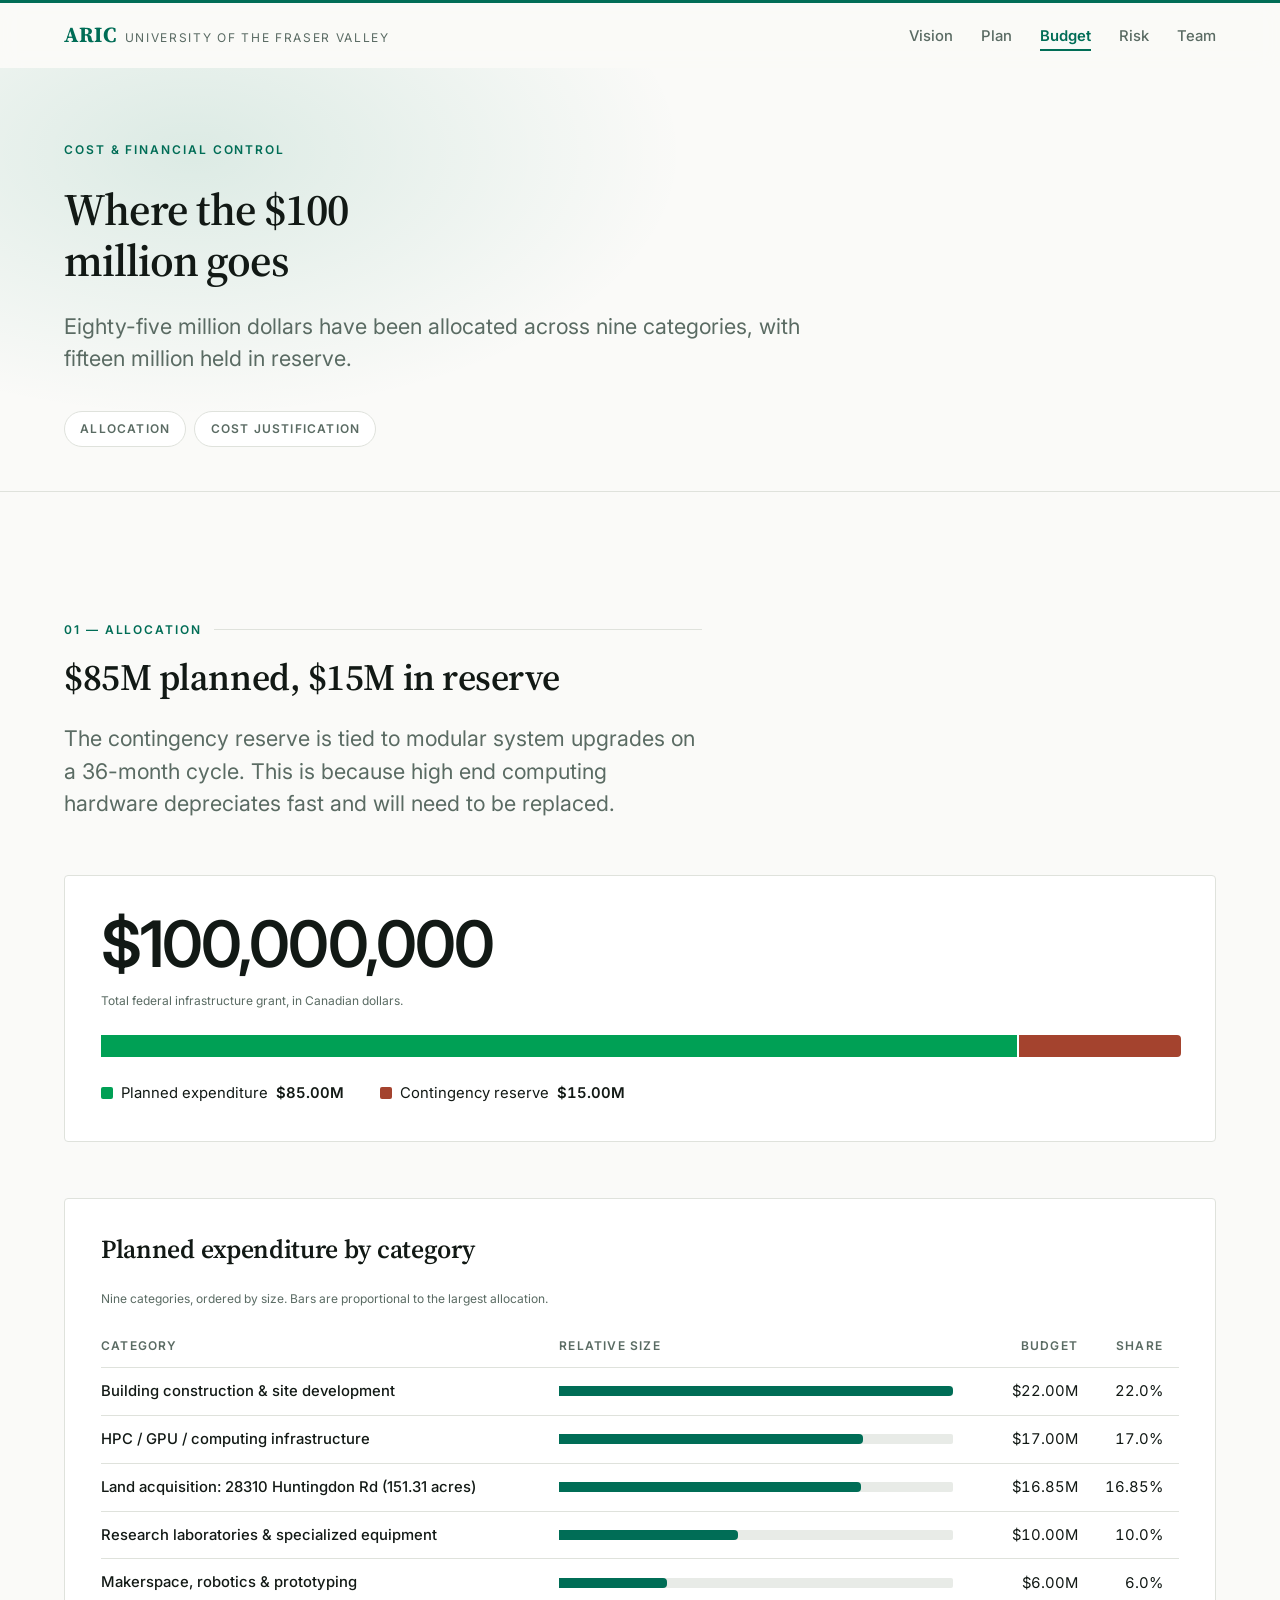
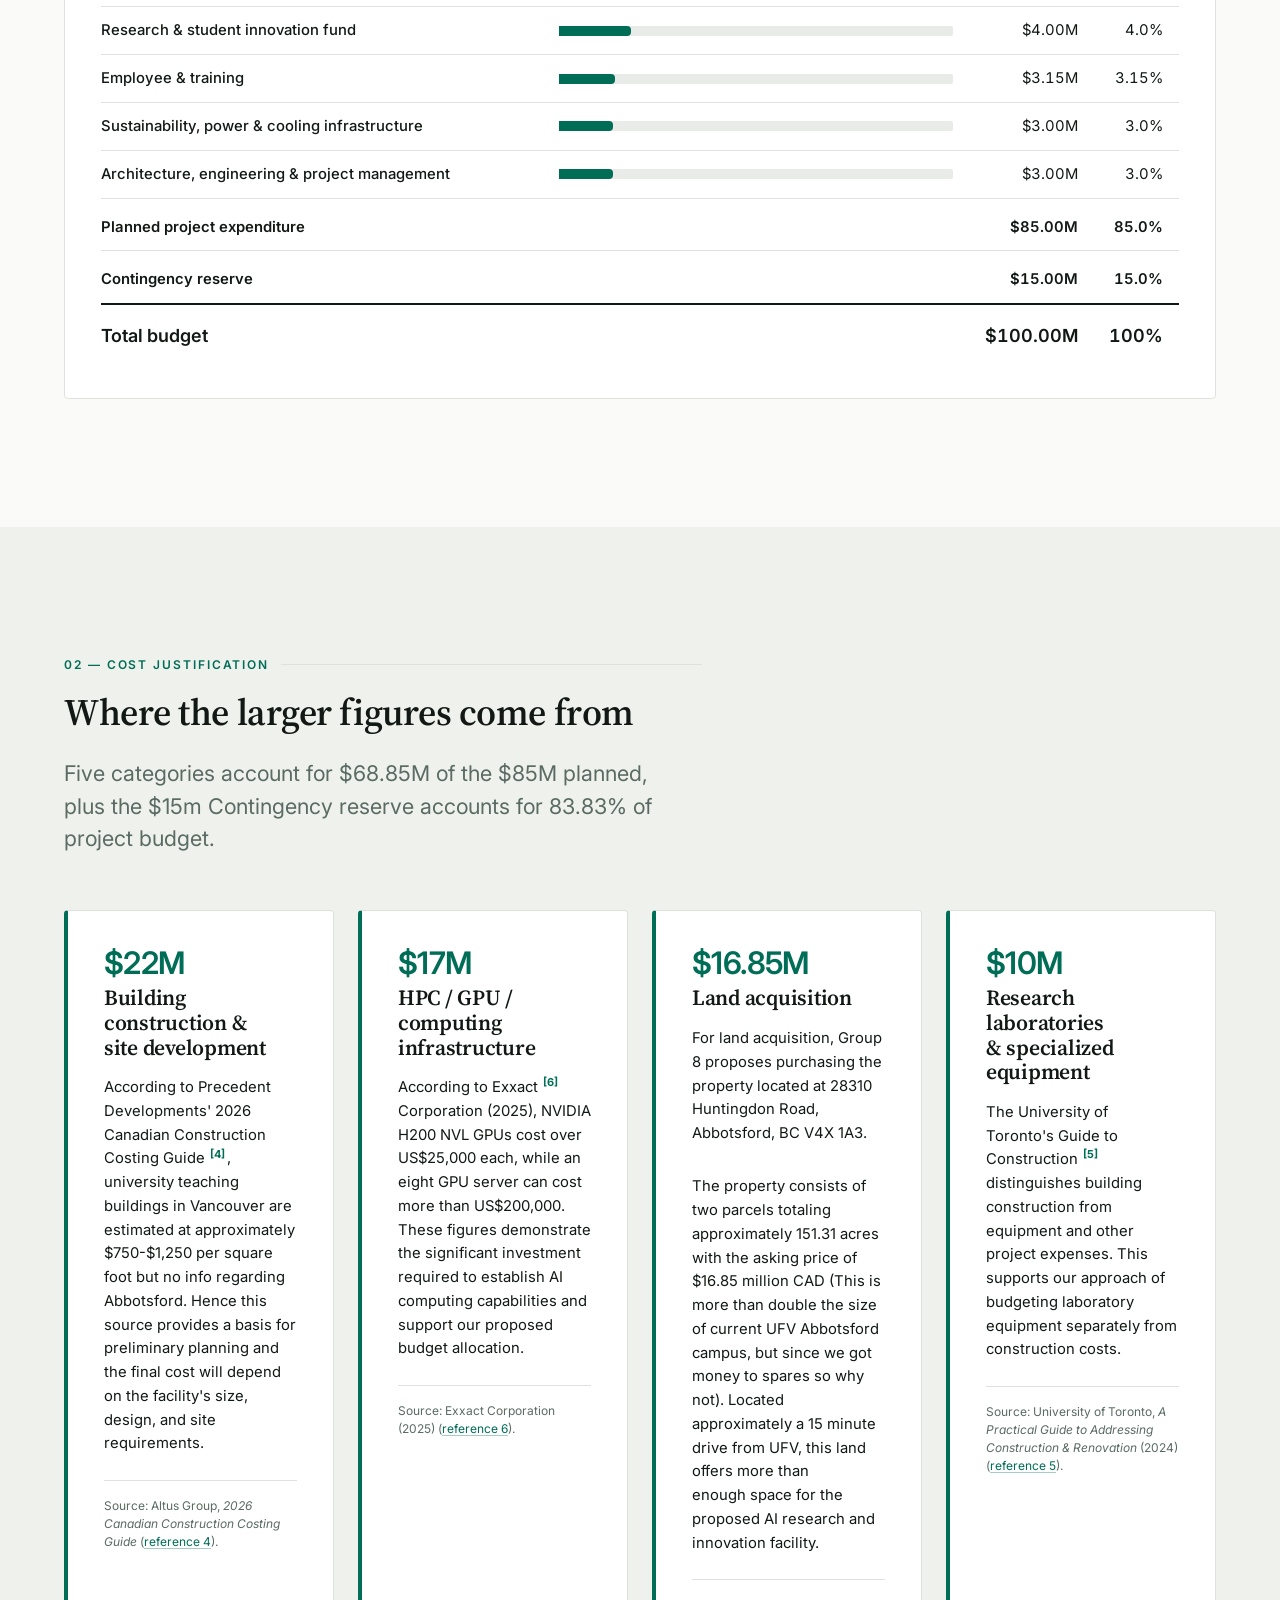
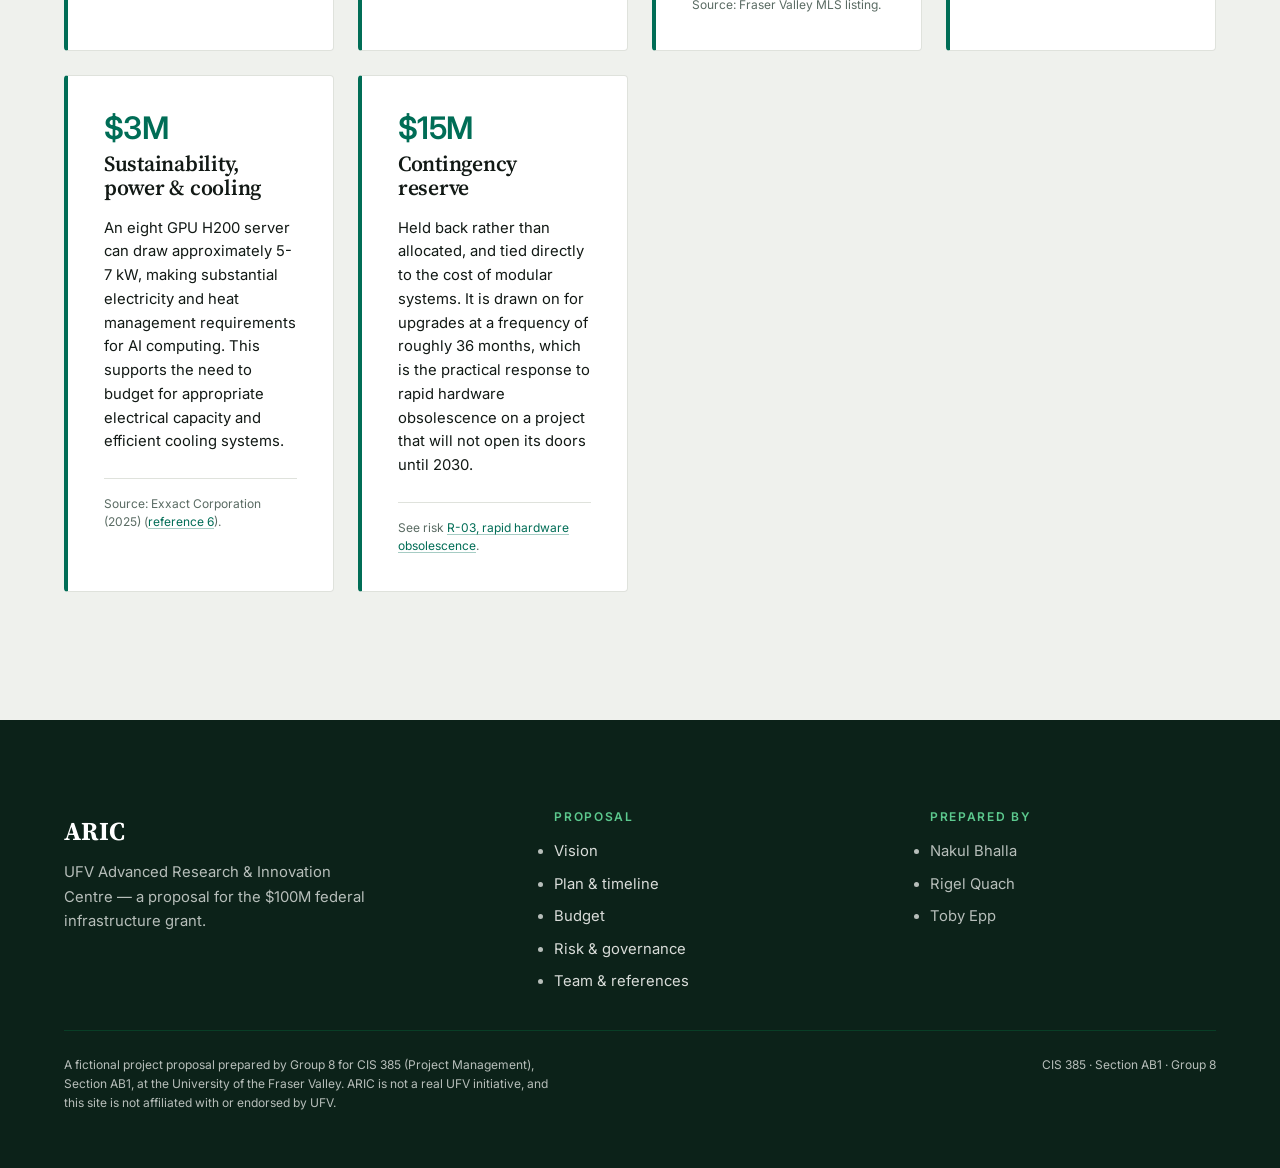
==== commit 2867aa7e: "Went through each page and made content how I want  it." ====
--- a/budget.html
+++ b/budget.html
@@ -9,7 +9,7 @@
 
 <meta property="og:type" content="website">
 <meta property="og:title" content="Budget &amp; Cost Control — ARIC">
-<meta property="og:description" content="$85M allocated, $15M held in contingency. Where every dollar goes.">
+<meta property="og:description" content="$85M allocated, $15M held in contingency.">
 
 <link rel="preconnect" href="https://fonts.googleapis.com">
 <link rel="preconnect" href="https://fonts.gstatic.com" crossorigin>
@@ -46,15 +46,12 @@
       <p class="hero__eyebrow reveal">Cost &amp; Financial Control</p>
       <h1 class="page-head__title reveal" data-delay="1">Where the $100 million goes</h1>
       <p class="page-head__lede reveal" data-delay="2">
-        Eighty-five million allocated across nine categories, fifteen million held in reserve.
-        Every figure below is traceable to a source or stated plainly as a preliminary estimate.
+        Eighty-five million dollars have been allocated across nine categories, with fifteen million held in reserve.
       </p>
 
       <nav class="subnav reveal" data-delay="3" aria-label="On this page">
         <a href="#allocation">Allocation</a>
         <a href="#justification">Cost justification</a>
-        <a href="#cost-control">Cost control</a>
-        <a href="#change-control">Change control</a>
       </nav>
     </div>
   </section>
@@ -66,8 +63,8 @@
         <p class="eyebrow"><span>01 &mdash; Allocation</span></p>
         <h2>$85M planned, $15M in reserve</h2>
         <p class="sec-lede">
-          The contingency reserve is not slack. It is tied to modular system upgrades on a
-          36-month cycle, because computing hardware at this price point depreciates fast.
+          The contingency reserve is tied to modular system upgrades on a
+          36-month cycle. This is because high end computing hardware depreciates fast and will need to be replaced.
         </p>
       </div>
 
@@ -117,10 +114,10 @@
               <td class="ta-r">17.0%</td>
             </tr>
             <tr>
-              <th scope="row">Land acquisition &mdash; 28310 Huntingdon Rd (151.31 acres)</th>
+              <th scope="row">Land acquisition: 28310 Huntingdon Rd (151.31 acres)</th>
               <td class="budget-table__bar"><span class="bar-track"><span class="bar-fill" style="--pct:76.6"></span></span></td>
               <td class="ta-r">$16.85M</td>
-              <td class="ta-r">16.9%</td>
+              <td class="ta-r">16.85%</td>
             </tr>
             <tr>
               <th scope="row">Research laboratories &amp; specialized equipment</th>
@@ -144,7 +141,7 @@
               <th scope="row">Employee &amp; training</th>
               <td class="budget-table__bar"><span class="bar-track"><span class="bar-fill" style="--pct:14.3"></span></span></td>
               <td class="ta-r">$3.15M</td>
-              <td class="ta-r">3.2%</td>
+              <td class="ta-r">3.15%</td>
             </tr>
             <tr>
               <th scope="row">Sustainability, power &amp; cooling infrastructure</th>
@@ -180,13 +177,6 @@
             </tr>
           </tfoot>
         </table>
-
-        <p class="budget-table__note">
-          The five categories detailed below are costed against published sources. The remaining
-          four are preliminary estimates: with the information available to us we cannot give exact
-          figures, so the balance is distributed in proportions that are defensible rather than
-          precise. Shares are of the full $100M, and the planned categories sum to exactly $85M.
-        </p>
       </div>
     </div>
   </section>
@@ -198,8 +188,8 @@
         <p class="eyebrow"><span>02 &mdash; Cost Justification</span></p>
         <h2>Where the larger figures come from</h2>
         <p class="sec-lede">
-          Five categories account for $68.85M of the $85M planned. Each is anchored to a published
-          source rather than an assumption.
+          Five categories account for $68.85M of the $85M planned, plus the $15m Contingency reserve accounts for
+          83.83% of project budget.
         </p>
       </div>
 
@@ -208,14 +198,14 @@
           <p class="cost-card__amount">$22M</p>
           <h3 class="cost-card__title">Building construction &amp; site development</h3>
           <p class="cost-card__body">
-            University teaching buildings in Vancouver are estimated at roughly $750&ndash;$1,250
-            per square foot. No equivalent figure is published for Abbotsford, so this provides a
-            basis for preliminary planning only &mdash; the final cost will depend on the
-            facility's size, design and site requirements.
+            According to Precedent Developments' 2026 Canadian Construction Costing Guide <a class="cite-ref" href="team.html#ref-4">[4]</a>, university 
+            teaching buildings in Vancouver are estimated at approximately $750-$1,250 per square foot but 
+            no info regarding Abbotsford. Hence this source provides a basis for preliminary planning and 
+            the final cost will depend on the facility's size, design, and site requirements.
           </p>
           <small class="cost-card__source">
             Source: Altus Group, <cite>2026 Canadian Construction Costing Guide</cite>
-            (<a href="team.html#references">reference 4</a>).
+            (<a href="team.html#ref-4">reference 4</a>).
           </small>
         </article>
 
@@ -223,13 +213,13 @@
           <p class="cost-card__amount">$17M</p>
           <h3 class="cost-card__title">HPC / GPU / computing infrastructure</h3>
           <p class="cost-card__body">
-            NVIDIA H200 NVL GPUs cost over US$25,000 each, and an eight-GPU server can exceed
-            US$200,000. These figures show the scale of investment required to establish genuine
-            AI computing capability, and support the allocation proposed here.
+            According to Exxact <a class="cite-ref" href="team.html#ref-6">[6]</a> Corporation (2025), NVIDIA H200 NVL GPUs cost over US$25,000 each, while an 
+            eight GPU server can cost more than US$200,000. These figures demonstrate the significant investment 
+            required to establish AI computing capabilities and support our proposed budget allocation.
           </p>
           <small class="cost-card__source">
             Source: Exxact Corporation (2025)
-            (<a href="team.html#references">reference 6</a>).
+            (<a href="team.html#ref-6">reference 6</a>).
           </small>
         </article>
 
@@ -237,10 +227,15 @@
           <p class="cost-card__amount">$16.85M</p>
           <h3 class="cost-card__title">Land acquisition</h3>
           <p class="cost-card__body">
-            Two parcels at 28310 Huntingdon Road, Abbotsford, totalling approximately 151.31 acres
-            at an asking price of $16.85M CAD. That is more than double the size of the current UFV
-            Abbotsford campus, roughly a fifteen-minute drive away, and more than enough space for
-            the proposed facility and its future expansion.
+            For land acquisition, Group 8 proposes purchasing the property located at 28310 Huntingdon Road, 
+            Abbotsford, BC V4X 1A3.
+          </p>
+          <br>
+          <p class="cost-card__body">
+            The property consists of two parcels totaling approximately 151.31 acres with the asking price of 
+            $16.85 million CAD (This is more than double the size of current UFV Abbotsford campus, but since we 
+            got money to spares so why not). Located approximately a 15 minute drive from UFV, this land offers 
+            more than enough space for the proposed AI research and innovation facility.
           </p>
           <small class="cost-card__source">
             Source: Fraser Valley MLS listing.
@@ -251,15 +246,14 @@
           <p class="cost-card__amount">$10M</p>
           <h3 class="cost-card__title">Research laboratories &amp; specialized equipment</h3>
           <p class="cost-card__body">
-            The University of Toronto's guide to construction estimates distinguishes building
-            construction from equipment and other project expenses. That distinction is why
-            laboratory equipment is budgeted separately here rather than folded into the
-            construction line.
+            The University of Toronto's Guide to Construction <a class="cite-ref" href="team.html#ref-5">[5]</a> distinguishes building construction
+             from equipment and other project expenses. This supports our approach of budgeting laboratory
+              equipment separately from construction costs.
           </p>
           <small class="cost-card__source">
             Source: University of Toronto,
             <cite>A Practical Guide to Addressing Construction &amp; Renovation</cite> (2024)
-            (<a href="team.html#references">reference 5</a>).
+            (<a href="team.html#ref-5">reference 5</a>).
           </small>
         </article>
 
@@ -267,15 +261,13 @@
           <p class="cost-card__amount">$3M</p>
           <h3 class="cost-card__title">Sustainability, power &amp; cooling</h3>
           <p class="cost-card__body">
-            A single eight-GPU H200 server draws approximately 5&ndash;7&nbsp;kW, creating
-            substantial electrical and heat-management requirements. This allocation covers the
-            electrical capacity and the efficient cooling systems that load demands &mdash;
-            including direct-to-chip liquid cooling, which saves up to 40% of cooling energy
-            against conventional air-cooled rooms.
+            An eight GPU H200 server can draw approximately 5-7 kW, making substantial electricity and heat
+             management requirements for AI computing. This supports the need to budget for appropriate 
+             electrical capacity and efficient cooling systems.
           </p>
           <small class="cost-card__source">
             Source: Exxact Corporation (2025)
-            (<a href="team.html#references">reference 6</a>).
+            (<a href="team.html#ref-6">reference 6</a>).
           </small>
         </article>
 
@@ -295,125 +287,6 @@
       </div>
     </div>
   </section>
-
-  <!-- 03 Cost control =================================================== -->
-  <section class="section" id="cost-control">
-    <div class="wrap">
-      <div class="sec-head reveal">
-        <p class="eyebrow"><span>03 &mdash; Cost Control</span></p>
-        <h2>Tracking spend against earned value</h2>
-        <p class="sec-lede">
-          Six earned-value metrics, chosen so that cost and schedule problems surface while there
-          is still time to act on them rather than at handover.
-        </p>
-      </div>
-
-      <div class="metric-grid">
-        <div class="metric reveal">
-          <p class="metric__abbr">PV</p>
-          <p class="metric__name">Planned Value</p>
-          <p class="metric__reads">How much work, and how much budget, was planned to be completed by this point.</p>
-        </div>
-
-        <div class="metric reveal" data-delay="1">
-          <p class="metric__abbr">AC</p>
-          <p class="metric__name">Actual Cost</p>
-          <p class="metric__reads">Total costs incurred, direct and indirect.</p>
-        </div>
-
-        <div class="metric reveal" data-delay="2">
-          <p class="metric__abbr">EV</p>
-          <p class="metric__name">Earned Value</p>
-          <p class="metric__reads">The physical results actually completed, valued at budget.</p>
-        </div>
-
-        <div class="metric reveal">
-          <p class="metric__abbr">CV</p>
-          <p class="metric__name">Cost Variance</p>
-          <p class="metric__formula">CV = EV &minus; AC</p>
-          <p class="metric__reads">If CV is negative, the project is over budget.</p>
-        </div>
-
-        <div class="metric reveal" data-delay="1">
-          <p class="metric__abbr">SV</p>
-          <p class="metric__name">Schedule Variance</p>
-          <p class="metric__formula">SV = EV &minus; PV</p>
-          <p class="metric__reads">If SV is negative, the project is behind schedule.</p>
-        </div>
-
-        <div class="metric reveal" data-delay="2">
-          <p class="metric__abbr">CPI</p>
-          <p class="metric__name">Cost Performance Index</p>
-          <p class="metric__formula">CPI = EV &divide; AC</p>
-          <p class="metric__reads">If CPI is below 1, spending is less efficient than planned.</p>
-        </div>
-      </div>
-
-      <aside class="callout reveal mt-xl">
-        <p class="callout__text">
-          <strong>A note on what these figures are.</strong> Given our limited experience and our
-          lack of access to real project data, we cannot produce accurate calculations or results
-          at this stage. These metrics are put forward as the cost control methods we would apply,
-          not as performance measurements we have taken.
-        </p>
-      </aside>
-    </div>
-  </section>
-
-  <!-- 04 Change control ================================================= -->
-  <section class="section section--tint" id="change-control">
-    <div class="wrap">
-      <div class="sec-head reveal">
-        <p class="eyebrow"><span>04 &mdash; Change Control</span></p>
-        <h2>Nothing changes without going through this</h2>
-        <p class="sec-lede">
-          Over four years there will be requests to change the plan &mdash; new research equipment,
-          an expanded laboratory, an altered building design. Each one is reviewed before approval,
-          in the same spirit as the kill points.
-        </p>
-      </div>
-
-      <ol class="steps reveal">
-        <li>
-          <b>Request raised</b>
-          A change to scope, schedule, budget or design is formally proposed.
-        </li>
-        <li>
-          <b>Impact assessed</b>
-          The Project Manager evaluates the effect on scope, timeline, budget and overall quality.
-        </li>
-        <li>
-          <b>Decision by UFV</b>
-          Findings are presented to UFV, which approves or rejects the request.
-        </li>
-        <li>
-          <b>Documents updated</b>
-          If approved, the budget, schedule and all related documents are revised first.
-        </li>
-        <li>
-          <b>Change implemented</b>
-          Only then does the work proceed against the revised baseline.
-        </li>
-      </ol>
-
-      <div class="prose reveal mt-xl">
-        <p>
-          With $100M committed and a fixed deadline of September 1, 2030, this process matters.
-          It is the mechanism that prevents unnecessary spending, schedule slippage and scope
-          creep &mdash; and it is what keeps the out-of-scope boundary on the
-          <a href="plan.html#scope">plan page</a> meaningful rather than aspirational.
-        </p>
-      </div>
-
-      <div class="actions reveal">
-        <a class="btn btn--primary" href="risk.html">
-          Risks &amp; governance <span class="btn__arrow" aria-hidden="true">&rarr;</span>
-        </a>
-        <a class="btn btn--ghost" href="plan.html">Back to the plan</a>
-      </div>
-    </div>
-  </section>
-
 </main>
 
 <!-- Footer ============================================================== -->
--- a/assets/css/site.css
+++ b/assets/css/site.css
@@ -524,14 +524,14 @@
 
 .statband__grid {
   display: grid;
-  grid-template-columns: repeat(2, 1fr);
+  grid-template-columns: 1fr;
   gap: 1px;
   background: color-mix(in srgb, var(--green-300) 24%, transparent);
   border-block: 1px solid color-mix(in srgb, var(--green-300) 24%, transparent);
 }
 
 @media (min-width: 48rem) {
-  .statband__grid { grid-template-columns: repeat(4, 1fr); }
+  .statband__grid { grid-template-columns: repeat(3, 1fr); }
 }
 
 .stat {
@@ -1570,6 +1570,138 @@
 .badge--med  { background: color-mix(in srgb, var(--amber) 16%, #fff); color: #8A5615; }
 
 
+/* --- Inline citation marker ---------------------------------------------- */
+.cite-ref {
+  font-size: 0.74em;
+  font-weight: 700;
+  vertical-align: super;
+  line-height: 0;
+  text-decoration: none;
+  color: var(--green-800);
+  padding-inline: 0.12em;
+  white-space: nowrap;
+}
+
+.cite-ref:hover { text-decoration: underline; color: var(--green-600); }
+
+.section--dark .cite-ref { color: var(--green-300); }
+
+
+/* --- Team members -------------------------------------------------------- */
+.member__initials {
+  width: 3rem;
+  height: 3rem;
+  border-radius: 50%;
+  background: var(--green-800);
+  color: #fff;
+  display: grid;
+  place-items: center;
+  font-family: var(--font-sans);
+  font-size: var(--step-0);
+  font-weight: 600;
+  letter-spacing: 0.02em;
+  margin-bottom: var(--sp-s);
+}
+
+.member__name { font-size: var(--step-2); }
+
+.member__role {
+  font-size: var(--step--2);
+  text-transform: uppercase;
+  letter-spacing: 0.12em;
+  font-weight: 600;
+  color: var(--green-800);
+  margin-top: 0.15rem;
+  margin-bottom: var(--sp-s);
+}
+
+.member__body {
+  font-size: var(--step--1);
+  line-height: 1.6;
+}
+
+
+/* --- Generic data table (deliverables, etc.) ----------------------------- */
+.data-table {
+  width: 100%;
+  border-collapse: collapse;
+  font-size: var(--step--1);
+}
+
+.data-table th,
+.data-table td {
+  padding: 0.7rem var(--sp-s) 0.7rem 0;
+  border-bottom: 1px solid var(--rule);
+  text-align: left;
+  vertical-align: top;
+}
+
+.data-table thead th {
+  font-size: var(--step--2);
+  text-transform: uppercase;
+  letter-spacing: 0.1em;
+  font-weight: 600;
+  color: var(--slate);
+  white-space: nowrap;
+}
+
+.data-table tbody th {
+  font-weight: 500;
+  line-height: 1.4;
+  padding-right: var(--sp-m);
+}
+
+.data-table tbody tr { transition: background 0.15s var(--ease); }
+.data-table tbody tr:hover { background: var(--green-050); }
+
+.data-table td:last-child { white-space: nowrap; }
+
+
+/* --- References ---------------------------------------------------------- */
+.refs {
+  display: grid;
+  gap: var(--sp-m);
+  list-style: none;
+  padding: 0;
+  counter-reset: none;
+}
+
+.refs li {
+  display: grid;
+  grid-template-columns: 2.5rem 1fr;
+  gap: var(--sp-s);
+  font-size: var(--step--1);
+  line-height: 1.55;
+  scroll-margin-top: calc(var(--nav-h) + 1.5rem);
+  border-radius: 2px;
+  transition: background 0.3s var(--ease), box-shadow 0.3s var(--ease);
+}
+
+/* Landing on a reference from an inline citation highlights it */
+.refs li:target {
+  background: var(--green-050);
+  box-shadow: 0 0 0 0.75rem var(--green-050);
+}
+
+.ref__num {
+  font-weight: 700;
+  color: var(--green-800);
+  font-variant-numeric: tabular-nums;
+}
+
+.ref__body cite { font-style: italic; }
+
+.ref__url {
+  display: block;
+  margin-top: 0.25rem;
+  font-size: var(--step--2);
+  color: var(--slate);
+  word-break: break-word;
+}
+
+.ref__url:hover { color: var(--green-800); }
+
+
 /* --- Stakeholders & departments ------------------------------------------ */
 .stake-card__role {
   font-size: var(--step--2);
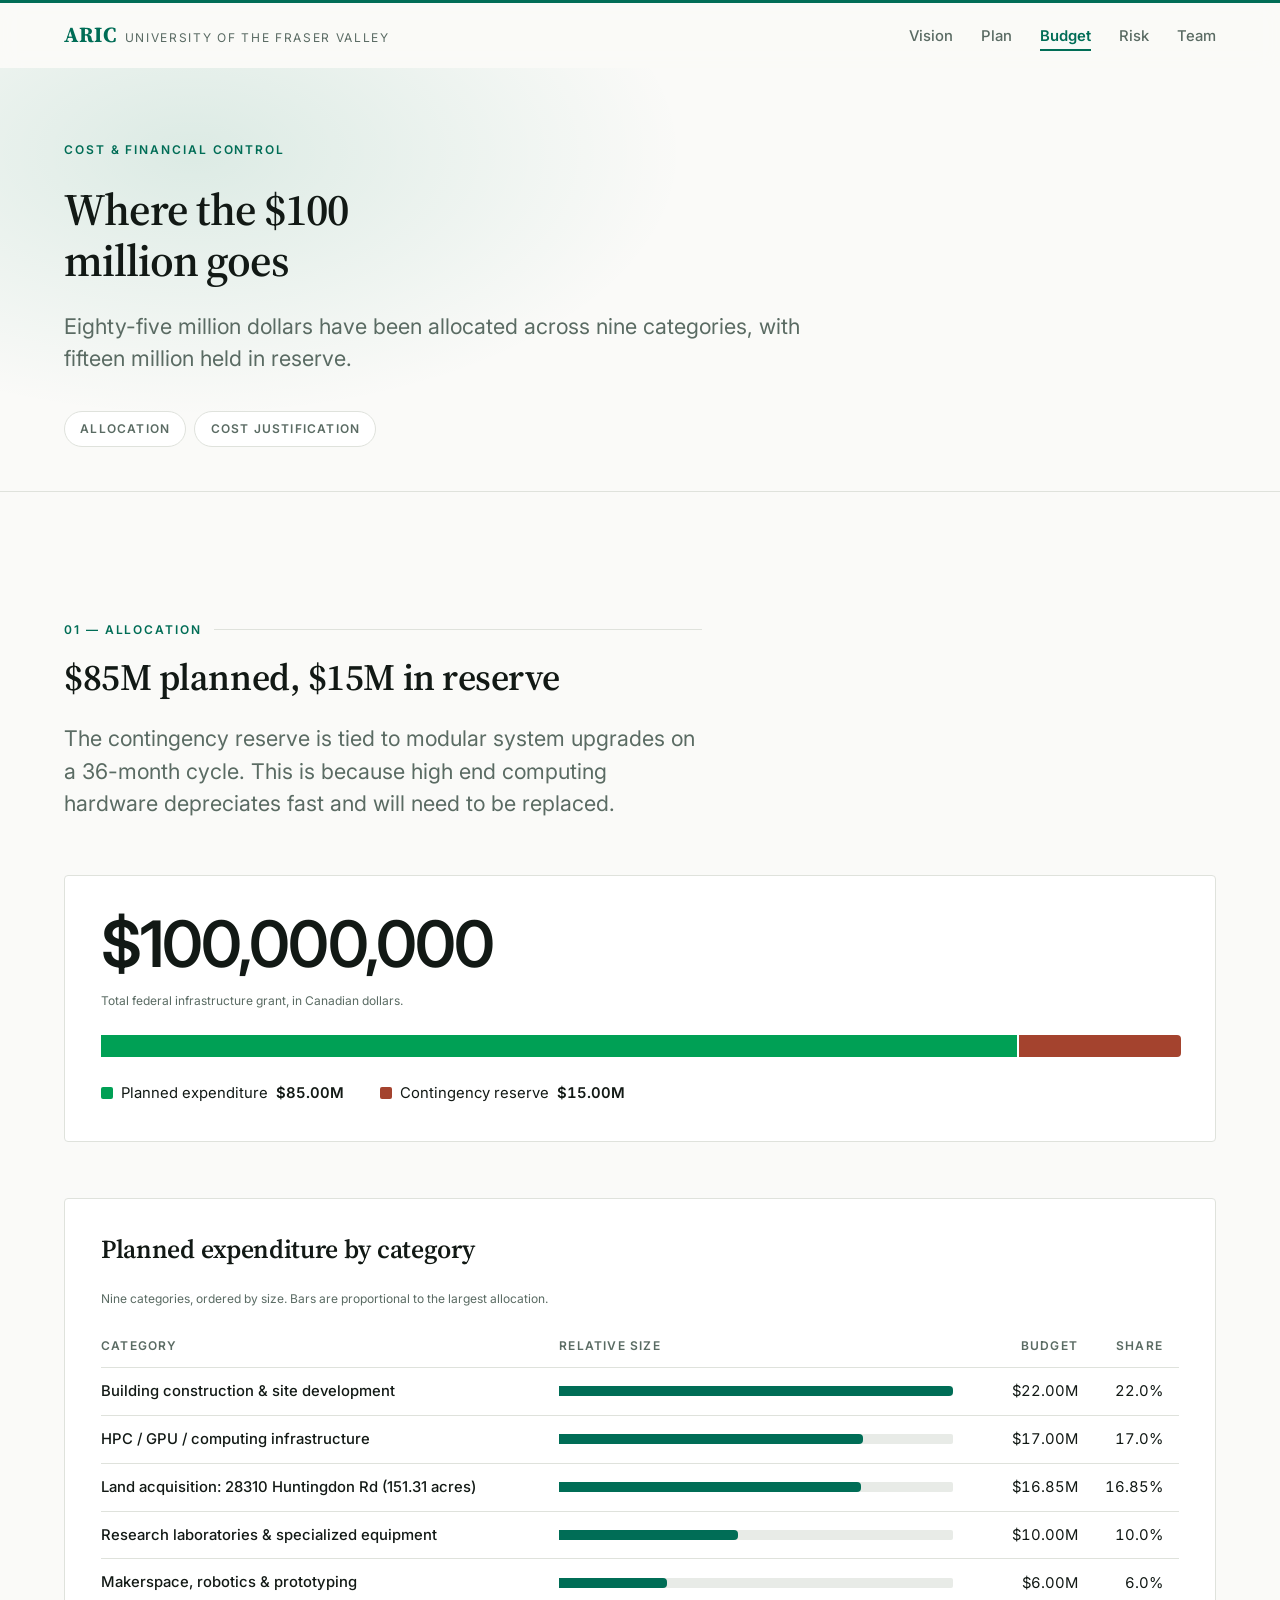
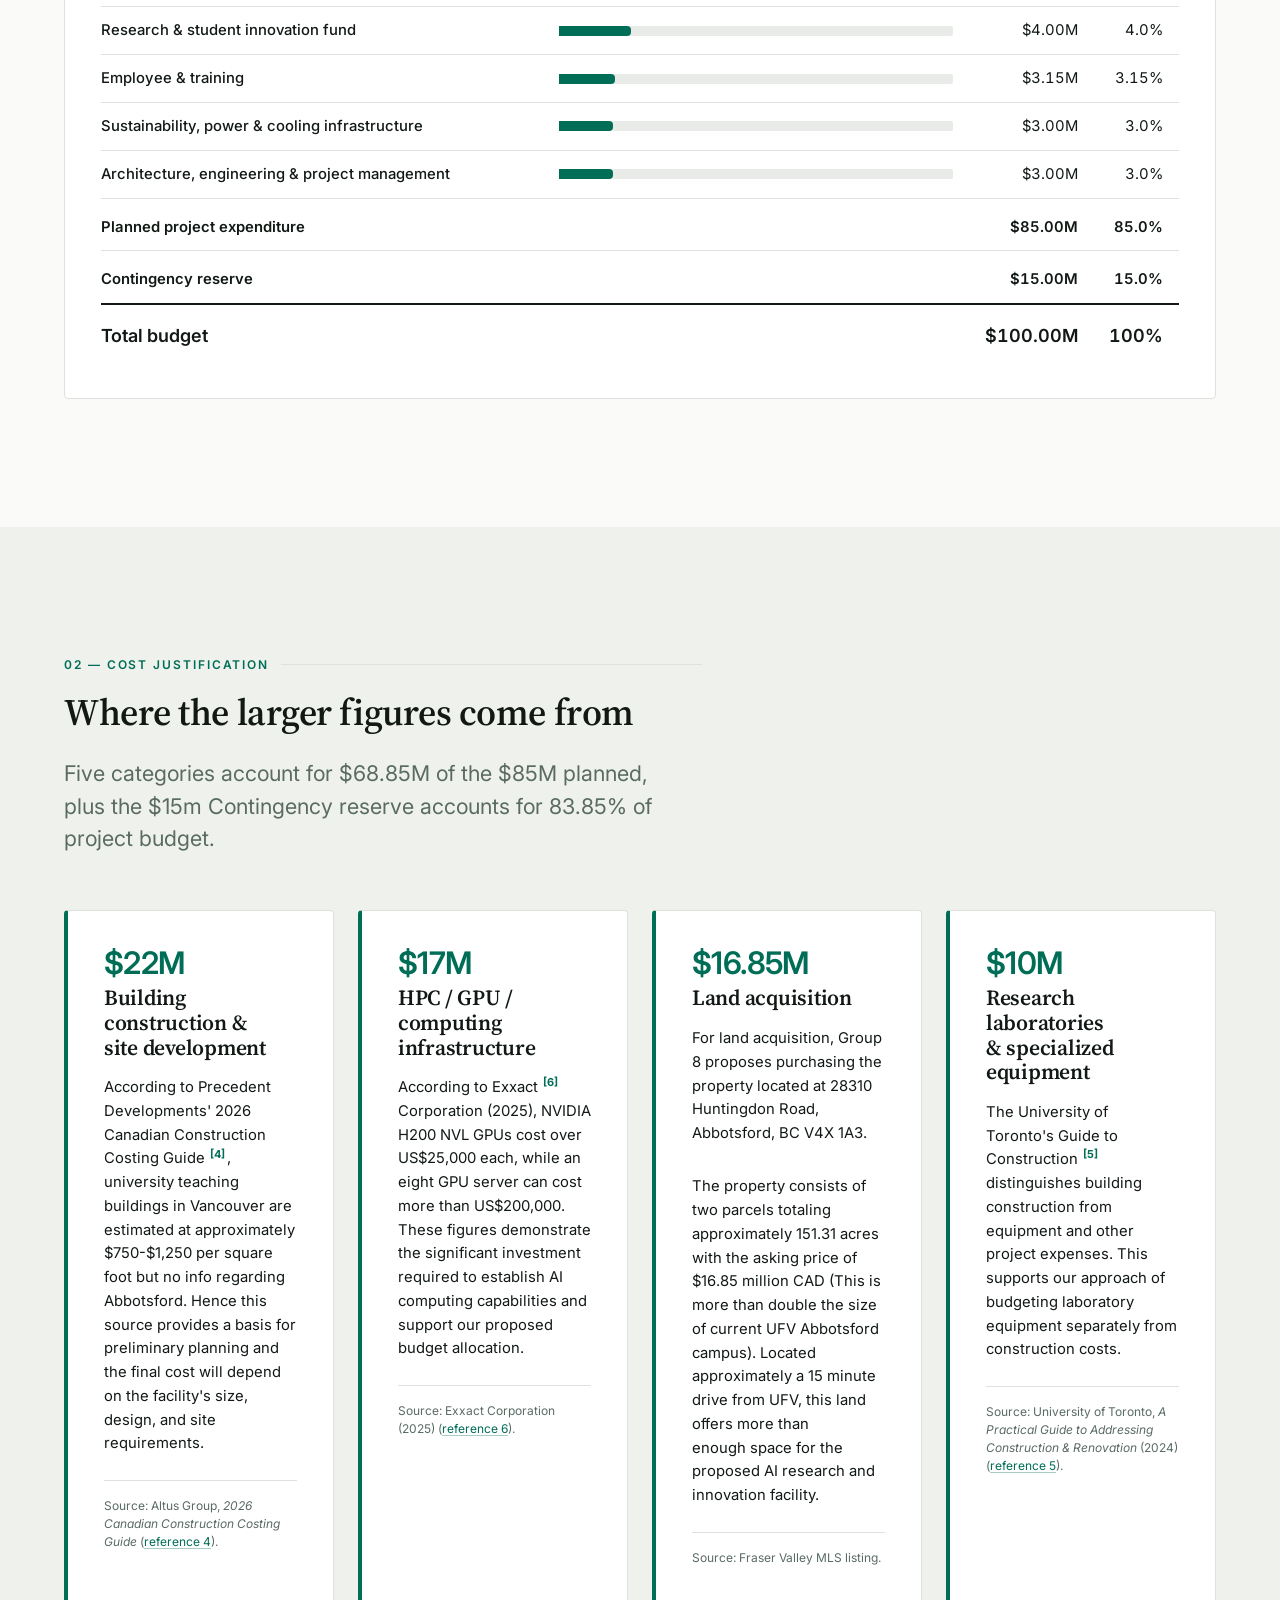
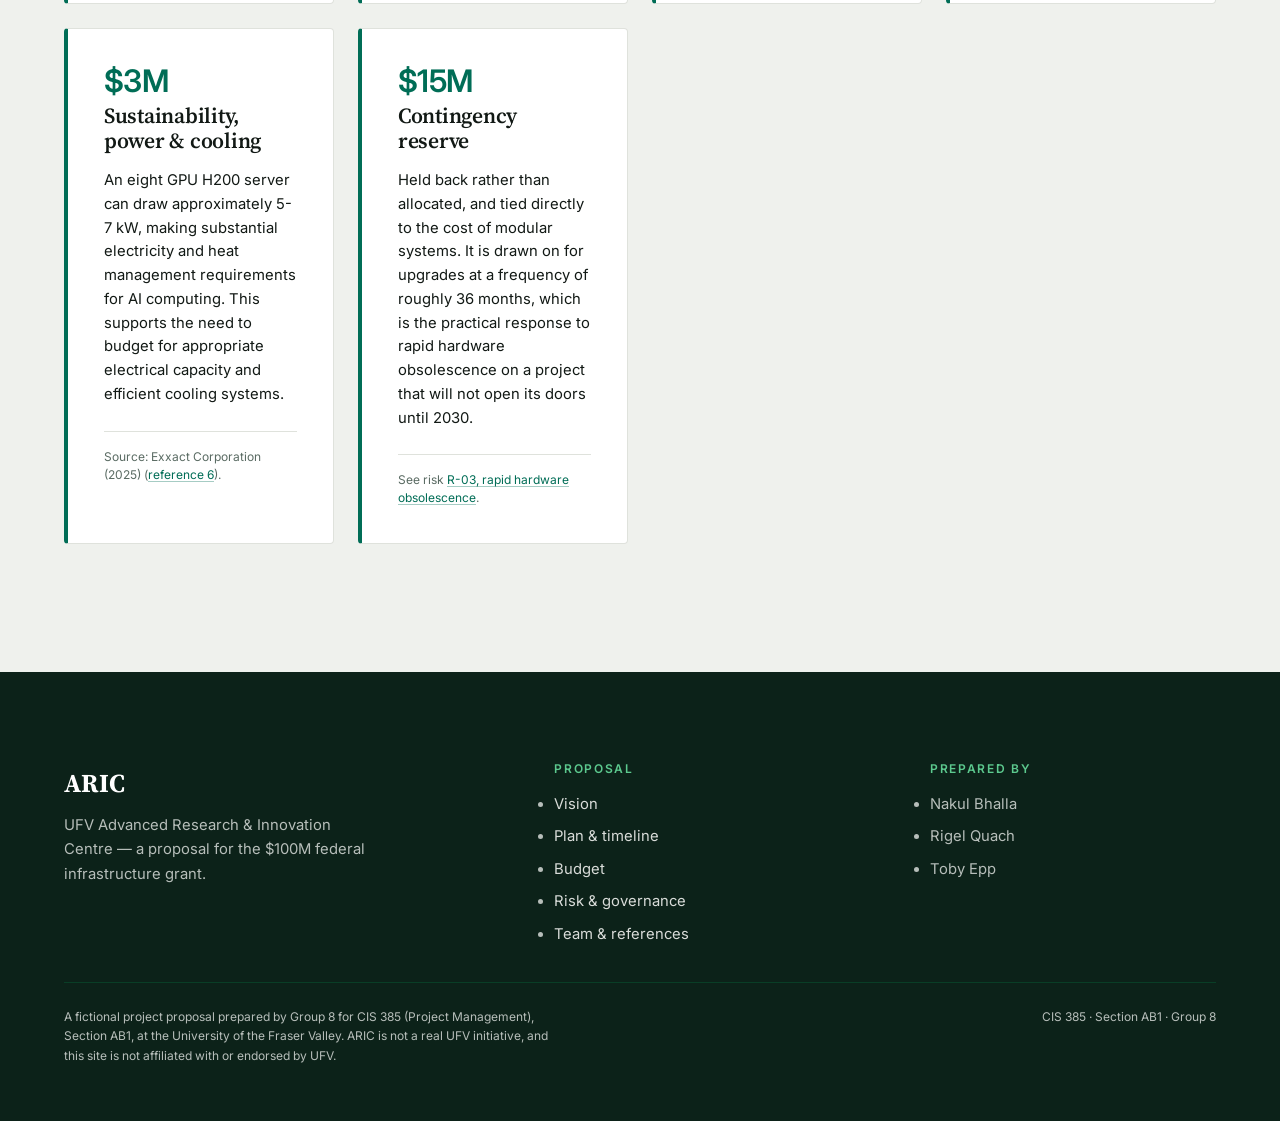
==== commit de38996e: "Some fixes" ====
--- a/budget.html
+++ b/budget.html
@@ -189,7 +189,7 @@
         <h2>Where the larger figures come from</h2>
         <p class="sec-lede">
           Five categories account for $68.85M of the $85M planned, plus the $15m Contingency reserve accounts for
-          83.83% of project budget.
+          83.85% of project budget.
         </p>
       </div>
 
@@ -233,8 +233,7 @@
           <br>
           <p class="cost-card__body">
             The property consists of two parcels totaling approximately 151.31 acres with the asking price of 
-            $16.85 million CAD (This is more than double the size of current UFV Abbotsford campus, but since we 
-            got money to spares so why not). Located approximately a 15 minute drive from UFV, this land offers 
+            $16.85 million CAD (This is more than double the size of current UFV Abbotsford campus). Located approximately a 15 minute drive from UFV, this land offers 
             more than enough space for the proposed AI research and innovation facility.
           </p>
           <small class="cost-card__source">
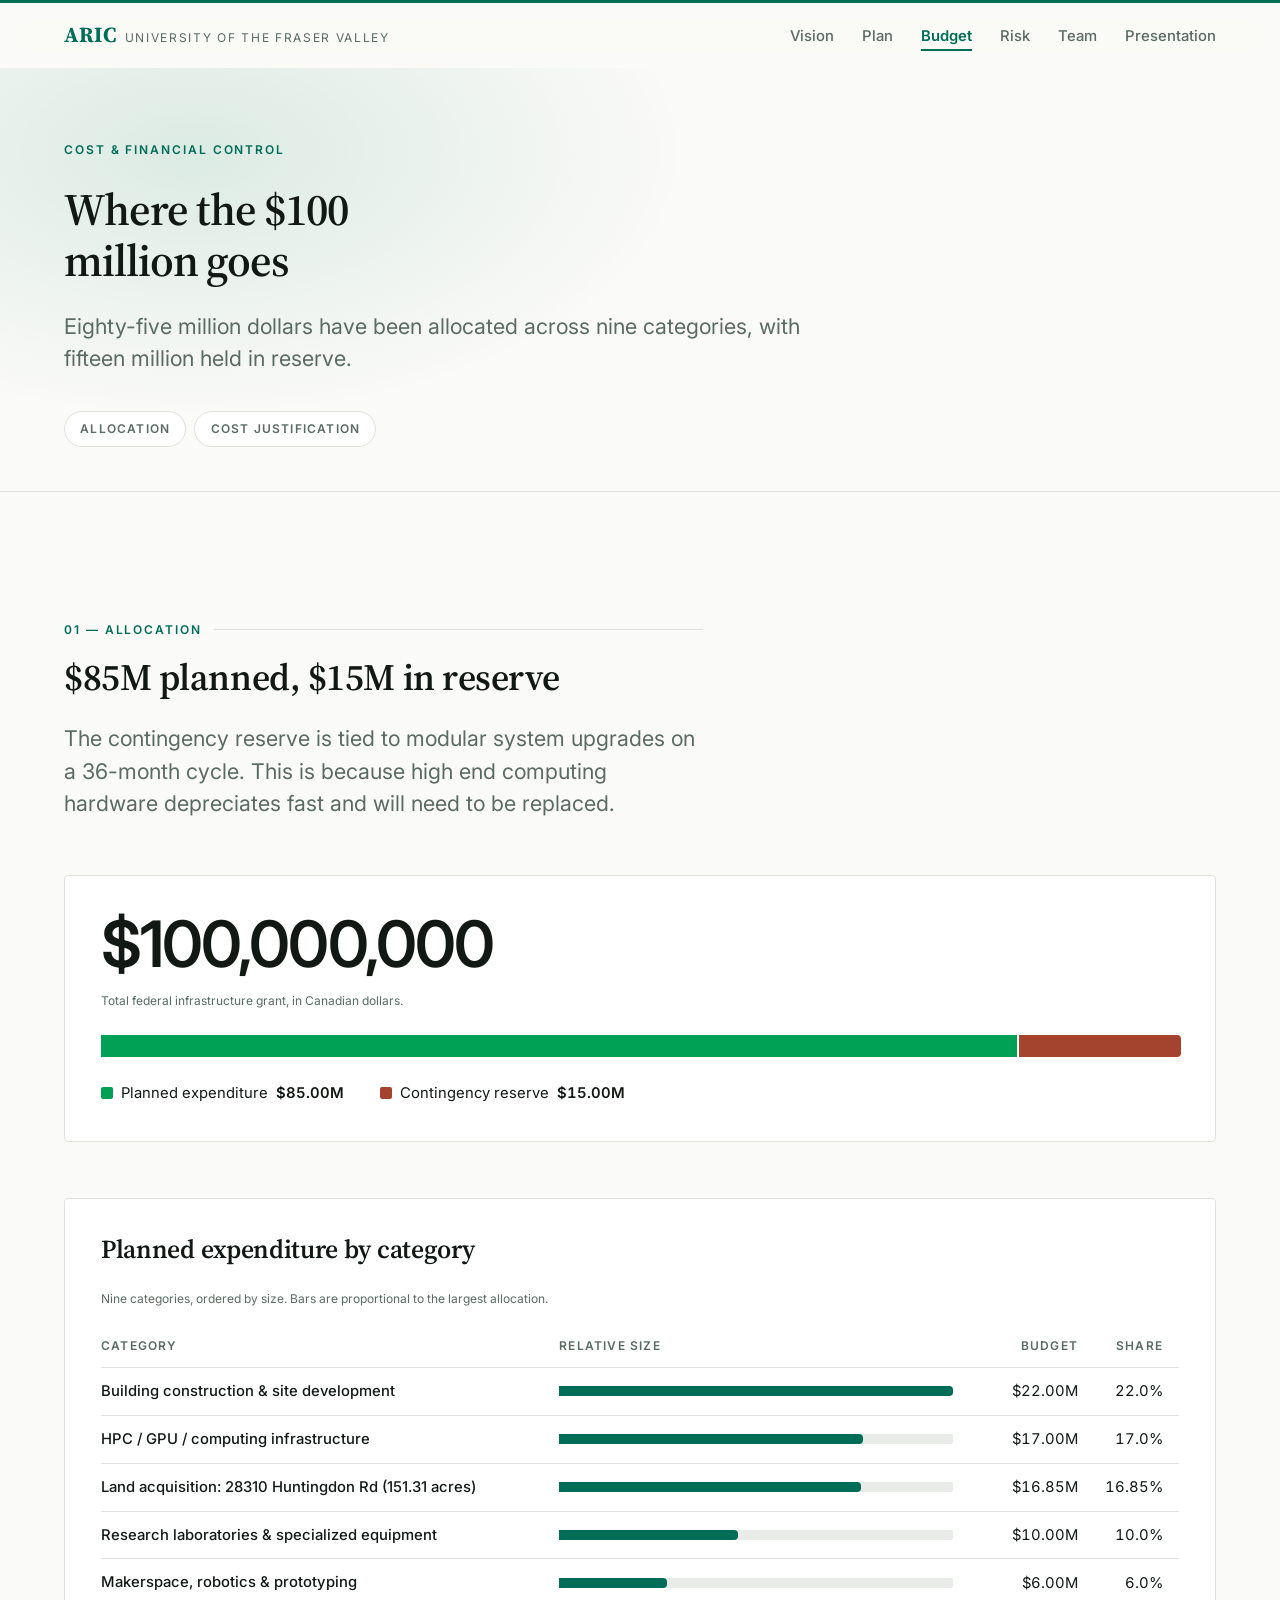
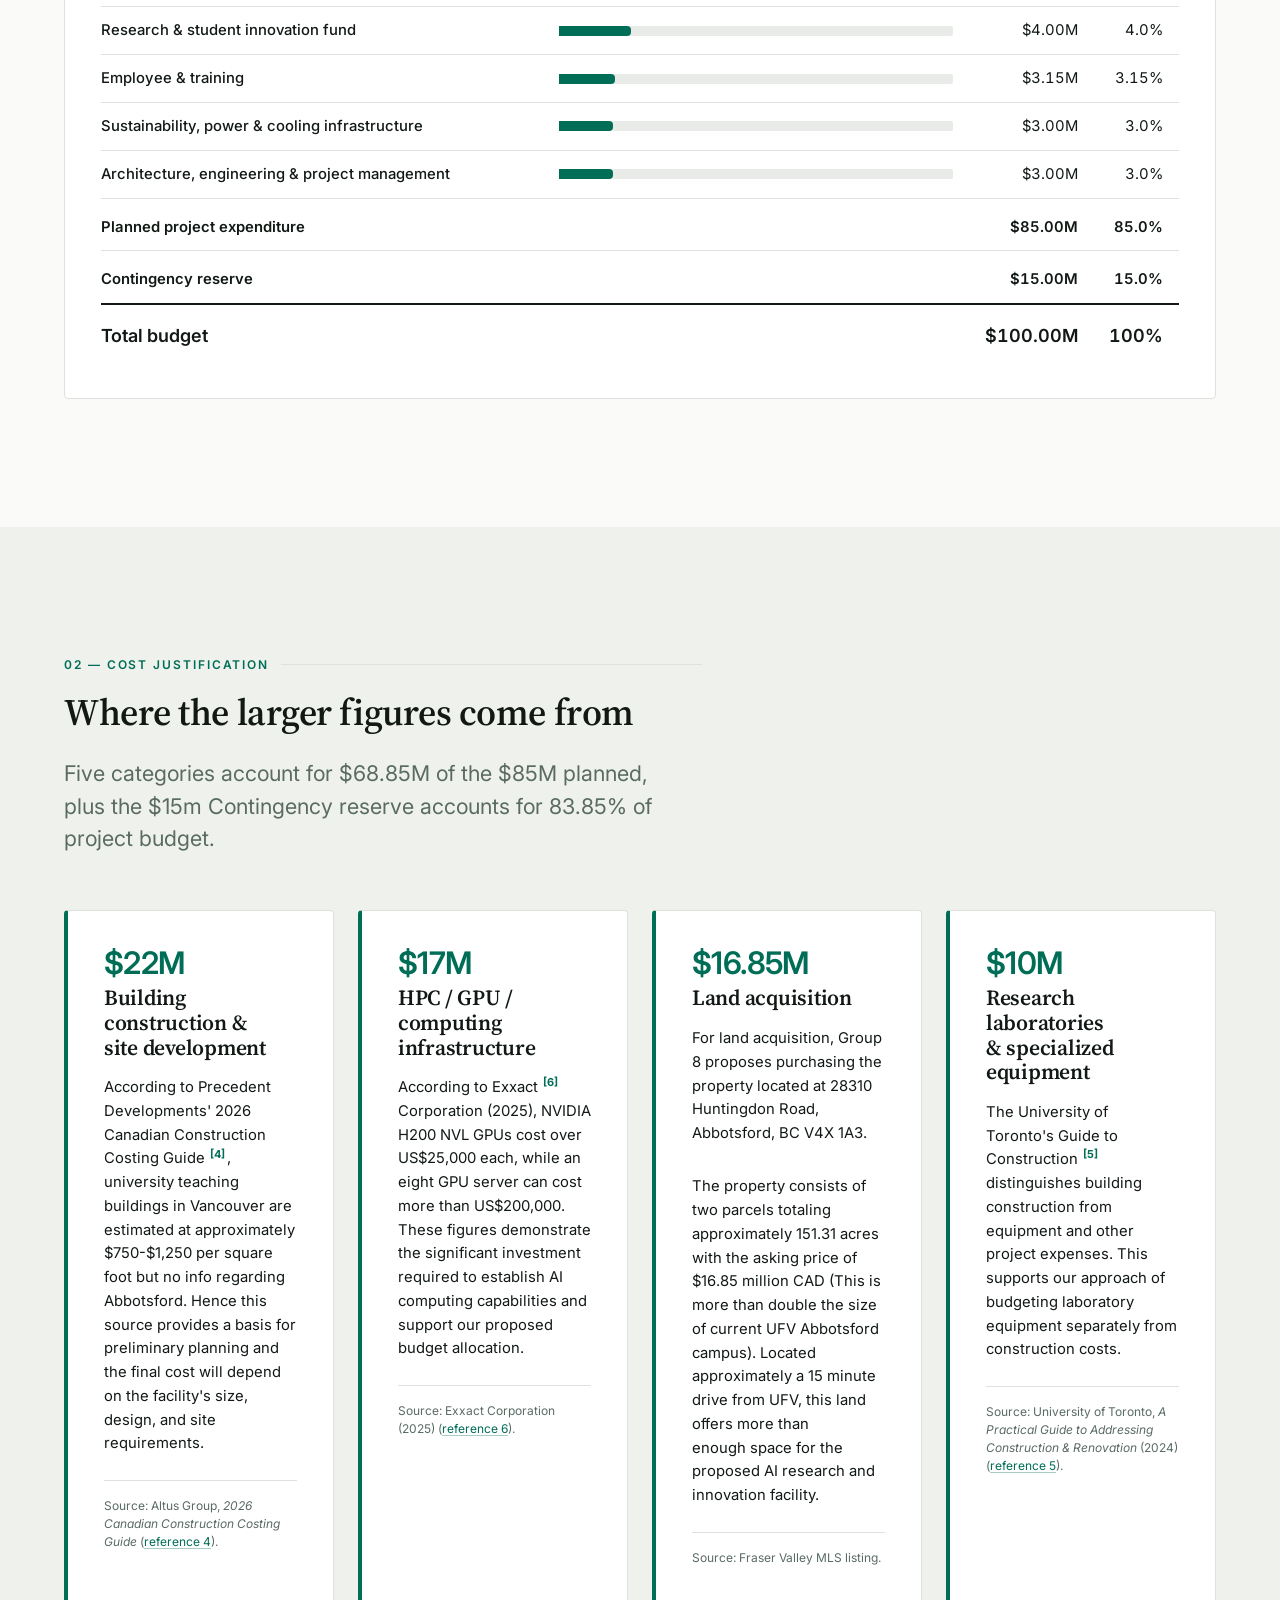
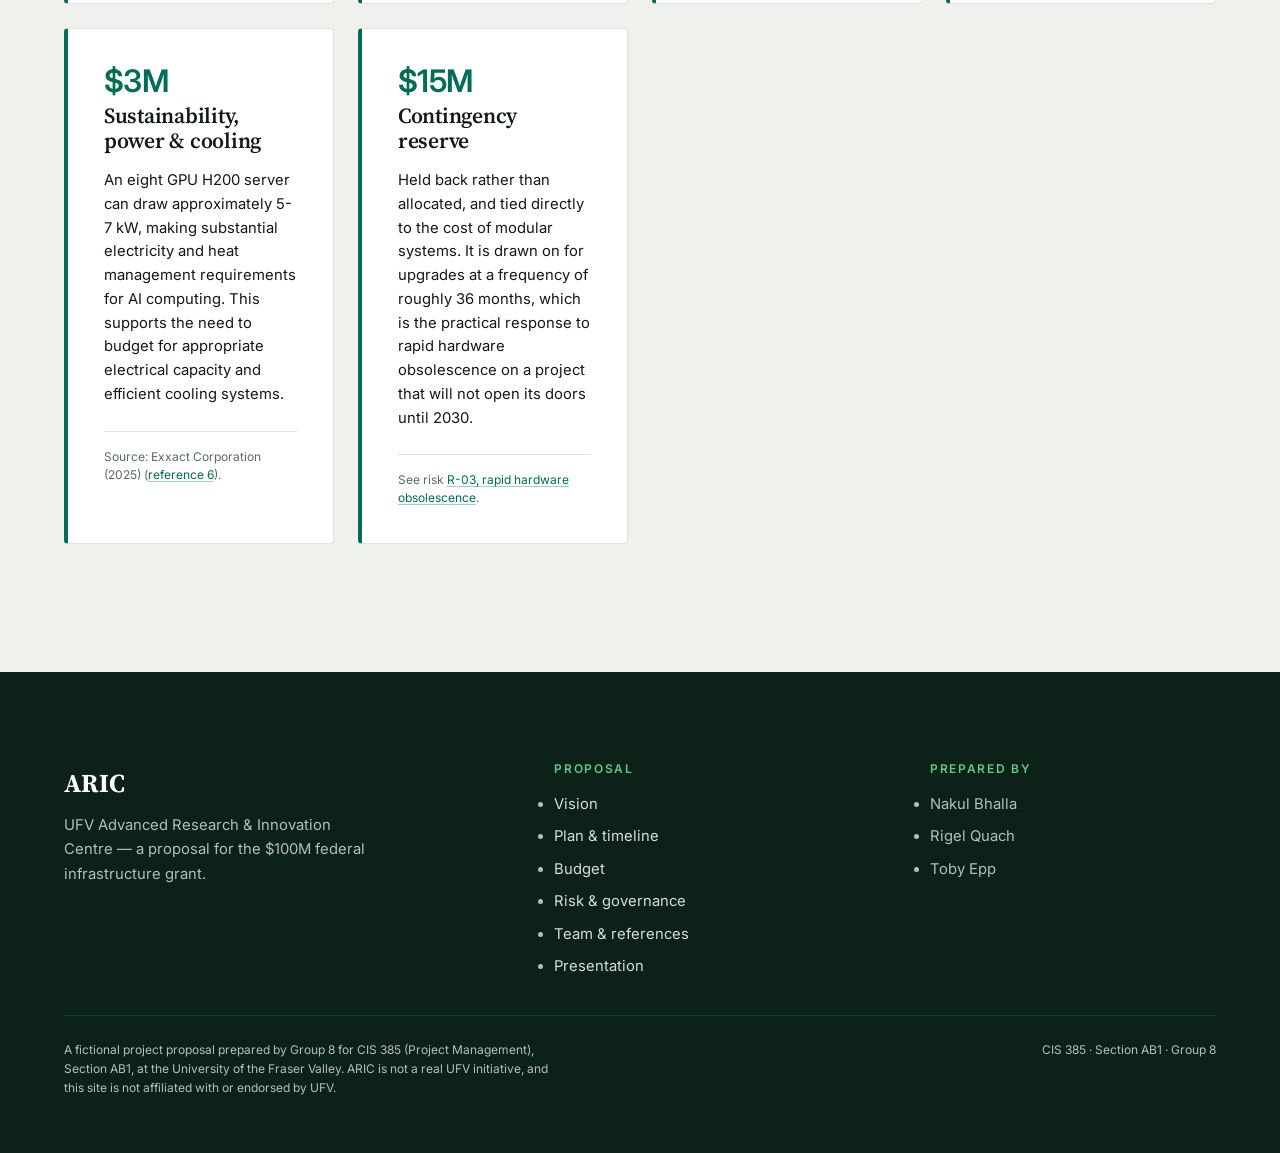
==== commit 421a6a1d: "Added video presentation page" ====
--- a/budget.html
+++ b/budget.html
@@ -33,6 +33,7 @@
         <li><a href="budget.html" aria-current="page">Budget</a></li>
         <li><a href="risk.html">Risk</a></li>
         <li><a href="team.html">Team</a></li>
+        <li><a href="presentation.html">Presentation</a></li>
       </ul>
     </nav>
   </div>
@@ -308,6 +309,7 @@
           <li><a href="budget.html">Budget</a></li>
           <li><a href="risk.html">Risk &amp; governance</a></li>
           <li><a href="team.html">Team &amp; references</a></li>
+          <li><a href="presentation.html">Presentation</a></li>
         </ul>
       </nav>
 
--- a/assets/css/site.css
+++ b/assets/css/site.css
@@ -1724,6 +1724,45 @@
 }
 
 
+/* --- Presentation video --------------------------------------------------
+   The <video> is the one element on the site that must not be allowed to
+   exceed the viewport height: a 16:9 player at full wrap width is taller
+   than a laptop screen once the nav is accounted for, which puts the
+   controls off-screen. Hence the max-height cap and the letterbox ground. */
+.video-frame {
+  display: flex;
+  justify-content: center;
+  background: var(--green-950);
+  border: 1px solid var(--rule);
+  border-radius: var(--radius);
+  overflow: hidden;
+  line-height: 0;
+}
+
+/* auto width + both maxima: the player scales on its own 16:9 ratio, so it
+   never pillarboxes — it just stops growing at whichever limit it meets. */
+.video-frame video {
+  display: block;
+  width: auto;
+  height: auto;
+  max-width: 100%;
+  max-height: min(72svh, 40rem);
+  background: var(--green-950);
+}
+
+.video-meta {
+  display: flex;
+  flex-wrap: wrap;
+  gap: var(--sp-2xs) var(--sp-m);
+  margin-top: var(--sp-s);
+  font-size: var(--step--2);
+  color: var(--slate);
+}
+
+.video-meta__item { display: inline-flex; gap: 0.4rem; align-items: baseline; }
+.video-meta__item b { color: var(--ink); font-weight: 600; }
+
+
 /* 13  Buttons ============================================================= */
 
 .btn {
